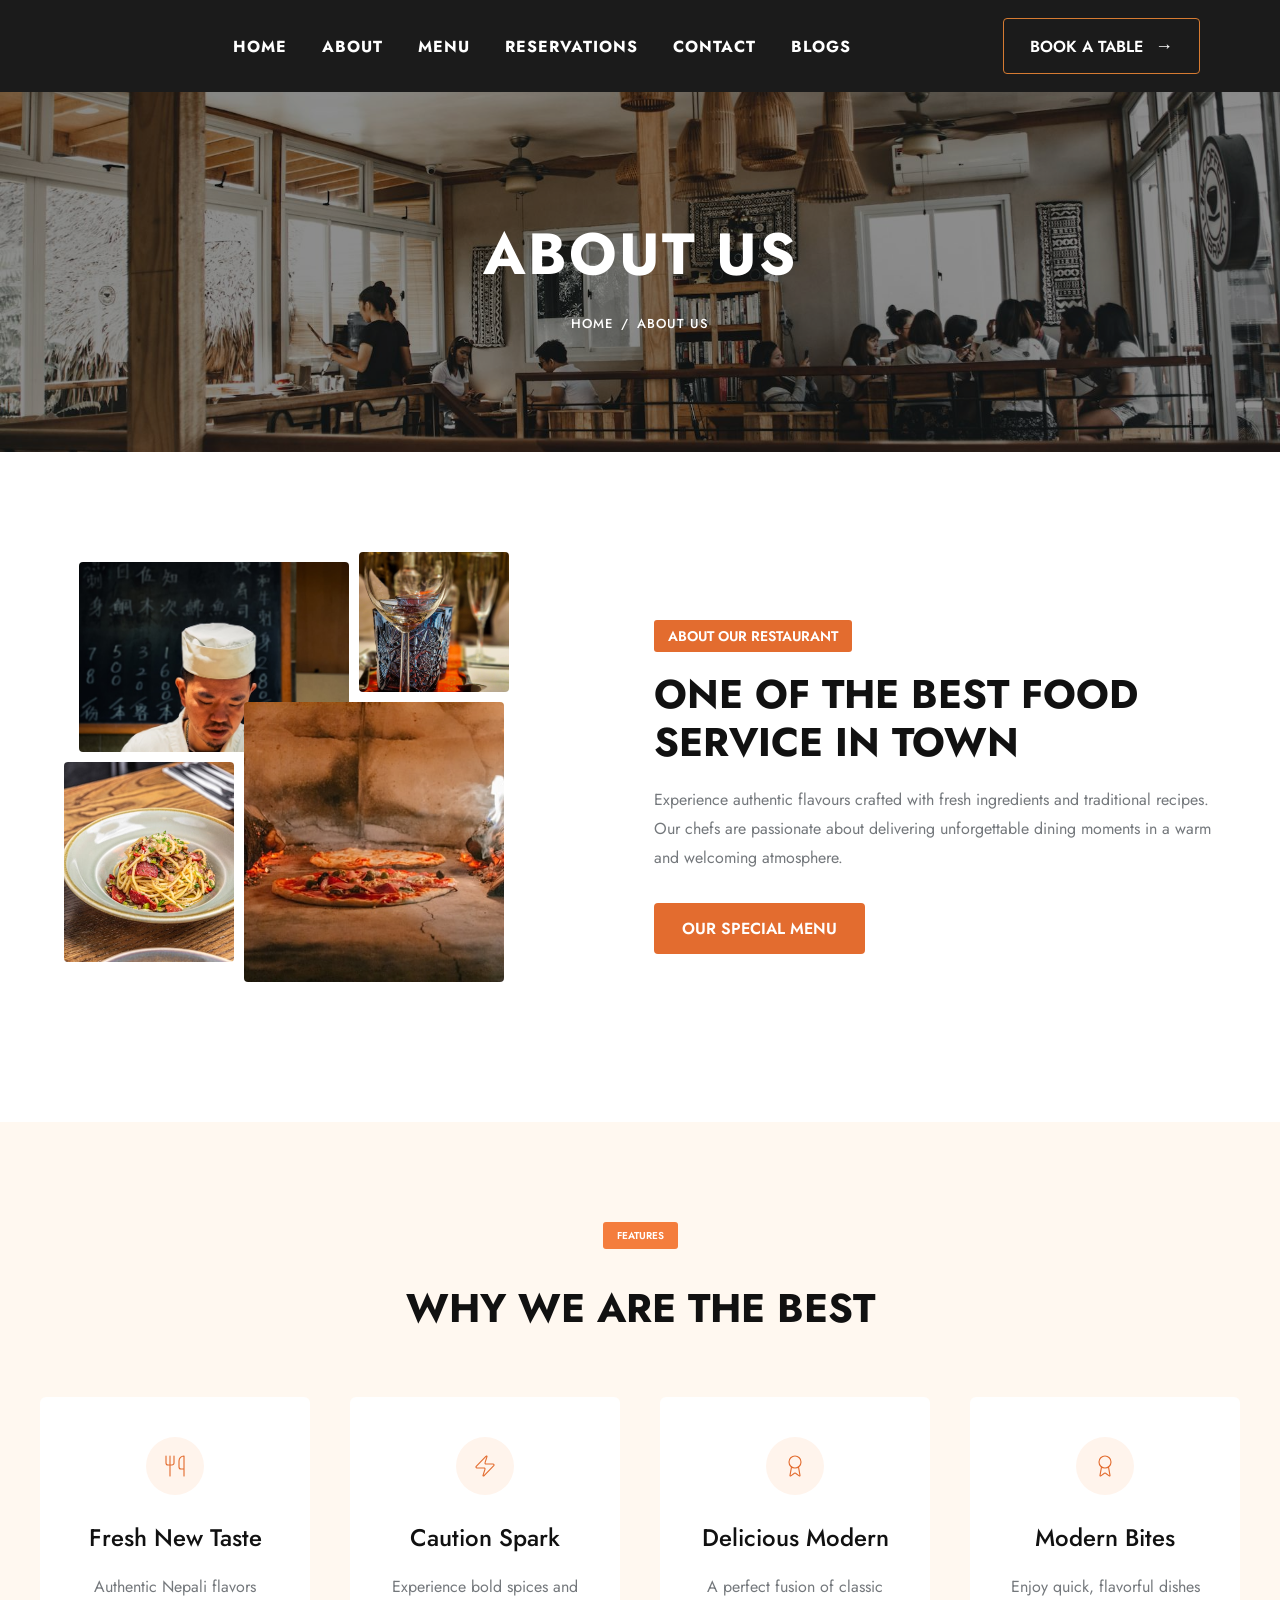
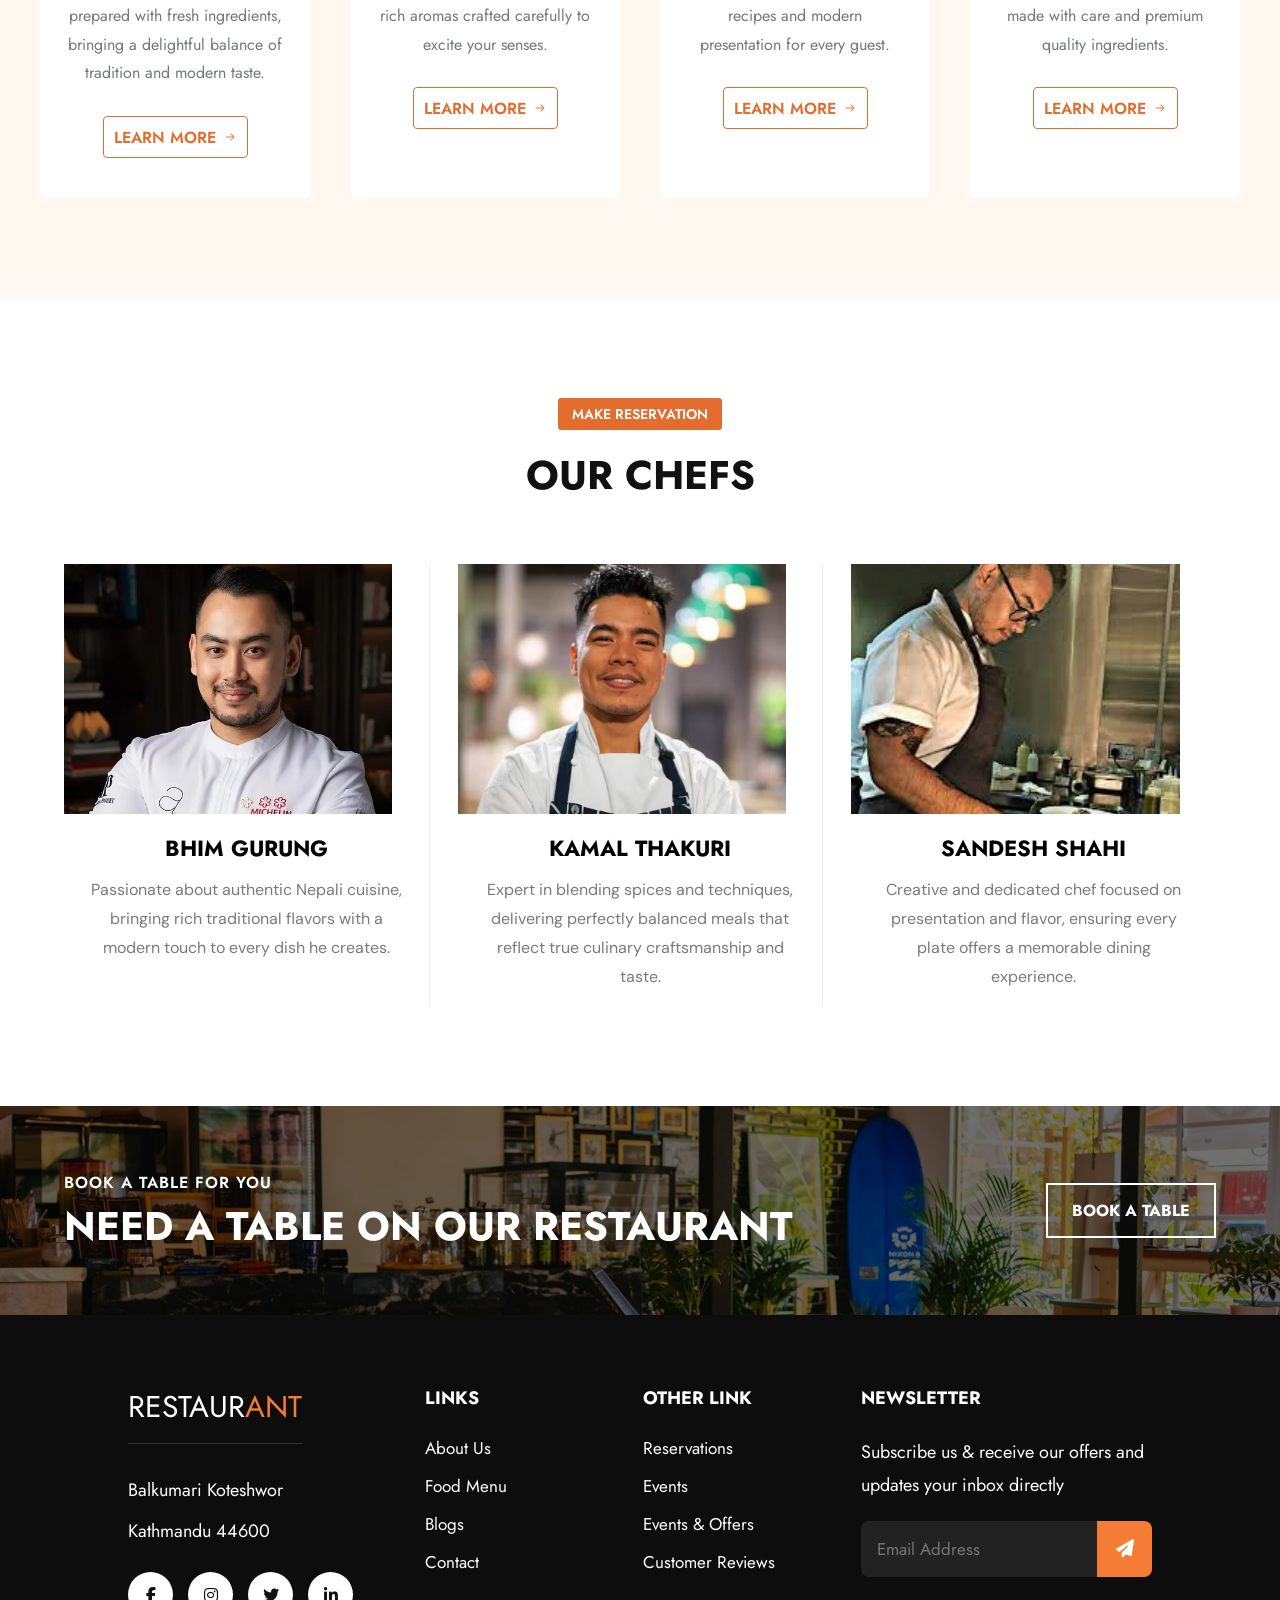
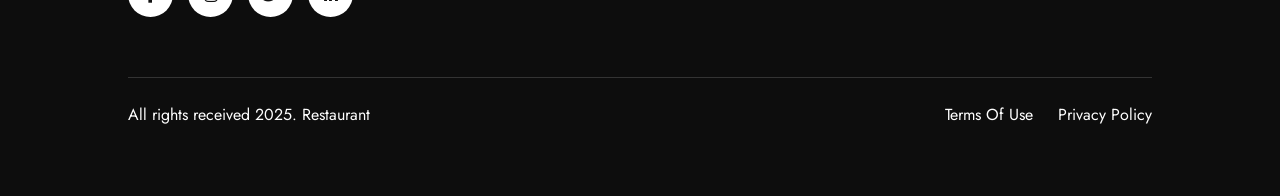
==== about.html @ 864e578b "about page" ====
<!DOCTYPE html>
<html lang="en">

<head>
    <meta charset="UTF-8">
    <meta name="viewport" content="width=device-width, initial-scale=1.0">

    <title> ABOUT US </title>

    <!-- Jost Font -->
    <link rel="preconnect" href="https://fonts.googleapis.com">
    <link rel="preconnect" href="https://fonts.gstatic.com" crossorigin>

    <link href="https://fonts.googleapis.com/css2?family=Jost:wght@300;400;500;600;700&display=swap"
        rel="stylesheet">

    <link rel="stylesheet" href="CSS/about.css">
</head>

<body>

    <!-- Navbar -->
    <div id="navbar"></div>

    <!-- Hero -->
    <section class="hero">

        <div class="overlay"></div>

        <div class="hero-content">

            <h1>ABOUT US </h1>

            <div class="breadcrumb">
                <a href="index.html">HOME</a>
                <span>/</span>
                <span>ABOUT US</span>
            </div>

        </div>

    </section>



    <!-- About Intro -->
<section class="about-intro">

    <div class="container">

        <!-- Left Images -->
        <div class="about-images">

            <img src="Images/chef.jpg" alt="Chef" class="img1">

            <img src="Images/drink.jpg" alt="Drink" class="img2">

            <img src="Images/fooda.jpg" alt="Food" class="img3">

            <img src="Images/pizza.jpg" alt="Pizza" class="img4">

        </div>

        <!-- Right Content -->
        <div class="about-text">

            <span class="about-tag">
                ABOUT OUR RESTAURANT
            </span>

            <h2>
                ONE OF THE BEST FOOD
                <br>
                SERVICE IN TOWN
            </h2>

            <p>
                Experience authentic flavours crafted with fresh ingredients and
                traditional recipes. Our chefs are passionate about delivering
                unforgettable dining moments in a warm and welcoming atmosphere.
            </p>

            <a href="#" class="about-btn">
                OUR SPECIAL MENU
            </a>

        </div>

    </div>

</section>



<section class="features">

    <div class="features-container">

        <div class="section-title">
            <span class="sub-title">FEATURES</span>
            <h2>WHY WE ARE THE BEST</h2>
        </div>

        <div class="features-wrapper">

            <div class="feature-card">
                <div class="feature-icon">
                    <img src="Icons/food.svg" alt="foodsvg">
                </div>

                <h3>Fresh New Taste</h3>

                <p>
                    Authentic Nepali flavors prepared with fresh ingredients,
                    bringing a delightful balance of tradition and modern taste.
                </p>

                <a href="#" class="feature-btn">
                    LEARN MORE
                    <img src="Icons/arrow.svg" alt="arrow">
                </a>
            </div>

            <div class="feature-card">
                <div class="feature-icon">
                    <img src="Icons/lightning.svg" alt="lightning">
                </div>

                <h3>Caution Spark</h3>

                <p>
                    Experience bold spices and rich aromas crafted carefully
                    to excite your senses.
                </p>

                <a href="#" class="feature-btn">
                    LEARN MORE
                    <img src="Icons/arrow.svg" alt="arrow">
                </a>
            </div>

            <div class="feature-card">
                <div class="feature-icon">
                    <img src="Icons/medal.svg" alt="medal">
                </div>

                <h3>Delicious Modern</h3>

                <p>
                    A perfect fusion of classic recipes and modern
                    presentation for every guest.
                </p>

                <a href="#" class="feature-btn">
                    LEARN MORE
                    <img src="Icons/arrow.svg" alt="arrow">
                </a>
            </div>

            <div class="feature-card">
                <div class="feature-icon">
                    <img src="Icons/ribbon.svg" alt="ridden">
                </div>

                <h3>Modern Bites</h3>

                <p>
                    Enjoy quick, flavorful dishes made with care and
                    premium quality ingredients.
                </p>

                <a href="#" class="feature-btn">
                    LEARN MORE
                    <img src="Icons/arrow.svg" alt="arrow">
                </a>
            </div>

        </div>

    </div>

</section>




<!-- ======================
        OUR CHEFS
======================= -->
<section class="chefs">

    <div class="chefs-container">

        <div class="section-title">
            <span class="sub-title">MAKE RESERVATION</span>
            <h2>OUR CHEFS</h2>
        </div>

        <div class="chefs-wrapper">

            <!-- Chef 1 -->
            <div class="chef-card">

                <div class="chef-img">
                    <img src="Images/chef1.png" alt="Chef">
                </div>

                <div class="chef-content">
                    <h3>BHIM GURUNG</h3>

                    <p>
                        Passionate about authentic Nepali cuisine,
                        bringing rich traditional flavors with a modern
                        touch to every dish he creates.
                    </p>
                </div>

            </div>

            <!-- Chef 2 -->
            <div class="chef-card">

                <div class="chef-img">
                    <img src="Images/chef2.png" alt="Chef">
                </div>

                <div class="chef-content">
                    <h3>KAMAL THAKURI</h3>

                    <p>
                        Expert in blending spices and techniques,
                        delivering perfectly balanced meals that reflect
                        true culinary craftsmanship and taste.
                    </p>
                </div>

            </div>

            <!-- Chef 3 -->
            <div class="chef-card">

                <div class="chef-img">
                    <img src="Images/chef3.png" alt="Chef">
                </div>

                <div class="chef-content">
                    <h3>SANDESH SHAHI</h3>

                    <p>
                        Creative and dedicated chef focused on
                        presentation and flavor, ensuring every plate
                        offers a memorable dining experience.
                    </p>
                </div>

            </div>

        </div>

    </div>

</section>




<section class="cta-banner">

    <div class="cta-overlay"></div>

    <div class="cta-container">

        <div class="cta-content">

            <span class="cta-subtitle">
                BOOK A TABLE FOR YOU
            </span>

            <h2>
                NEED A TABLE ON OUR RESTAURANT
            </h2>

        </div>

        <a href="#" class="cta-btn">
            BOOK A TABLE
        </a>

    </div>

</section>

 



    <!-- Footer -->
    <div id="footer"></div>

   
    <script src="Script/about.js"></script>

</body>

</html>
---- CSS/about.css ----
*{
    margin:0;
    padding:0;
    box-sizing:border-box;
}

body{
    font-family:'Jost',sans-serif;
}

/* Hero */

.hero{
    position:relative;
    width:100%;
    height:360px;
    background:url("../Images/abouthero.jpg") center center/cover no-repeat;
    display:flex;
    justify-content:center;
    align-items:center;
    overflow:hidden;
}

.overlay{
    position:absolute;
    inset:0;
    background:rgba(0,0,0,.45);
}

.hero-content{
    position:relative;
    z-index:2;
    text-align:center;
    color:#fff;
}

.hero-content h1{
    font-size:58px;
    font-weight:700;
    letter-spacing:2px;
    margin-bottom:18px;
}

.breadcrumb{
    display:flex;
    justify-content:center;
    align-items:center;
    gap:8px;
    font-size:13px;
    font-weight:500;
    letter-spacing:1px;
}

.breadcrumb a{
    color:#fff;
    text-decoration:none;
    transition:.3s;
}

.breadcrumb a:hover{
    color:#d4af37;
}

.breadcrumb span{
    color:#fff;
}


/*=========================
      ABOUT INTRO
=========================*/

.about-intro{
    padding:100px 0;
    background:#fff;
}

.about-intro .container{
    width:90%;
    max-width:1200px;
    margin:auto;

    display:flex;
    align-items:center;
    justify-content:space-between;
    gap:70px;
}

/* Images */
.about-images{
    position:relative;
    width:520px;
    height:470px;
}

/* Common */
.about-images img{
    position:absolute;
    object-fit:cover;
    border-radius:4px;
}

/* Top Left */
.img1{
    width:270px;
    height:190px;
    top:10px;
    left:15px;
    z-index:1;
}

/* Top Right (Smaller) */
.img2{
    width:150px;
    height:140px;
    top:0;
    left: 295px;
    z-index:1;
}

/* Bottom Left */
.img3{
    width:170px;
    height:200px;
    bottom:60px;
    right: 30px;
    left:0;
    z-index:1;
}


.img4{
    width:260px;
    height:280px;
    top:130px;
    left:160px;
    margin: 20px;
    z-index:2;
}

/* Content */

.about-text{
    flex:1;
}

.about-tag{
    display:inline-block;
    background:#E36C2F;
    color:#fff;
    padding:6px 14px;
    font-size:14px;
    font-weight:600;
    text-transform:uppercase;
    border-radius:3px;
    margin-bottom:18px;
}

.about-text h2{
    font-size:40px;
    font-weight: 700;
    color:#111111;
    line-height:1.2;
    margin-bottom:20px;
}

.about-text p{
    color:#74787C;
    line-height:1.8;
    margin-bottom:30px;
    font-size: 16px;
    font-weight: 400;
}

.about-btn{
    display:inline-block;
    padding:14px 28px;
    background:#E36C2F;
    color:#fff;
    text-decoration:none;
    font-weight:600;
    font-size: 16px;
    border-radius:4px;
    transition:.3s;
}

.about-btn:hover{
    background:#E36C2F;
}


/*======================
      FEATURES
=======================*/

.features{
    background:#FFF8F0;
    padding:100px 0;
}

.features .features-container{
    max-width:1200px;
    margin:0 auto;
}

/* Title Above Cards */
.section-title{
    text-align:center;
    margin-bottom:60px;
}

.sub-title{
    display:inline-block;
    padding:6px 14px;
    background:#F47D3D;
    color:#fff;
    font-size:14px;
    font-weight:600;
    text-transform:uppercase;
    border-radius:3px;
    margin-bottom:15px;
}

.section-title h2{
    font-size:40px;
    font-weight:700;
    color:#111111;
    font-family:'Jost',sans-serif;
}



.features-wrapper{
    display:flex;
    justify-content:space-between;
    gap:24px;
}

.feature-card{
    width:270px;
    background:#fff;
    border-radius:6px;
    padding:40px 28px;
    text-align:center;
    transition:.3s;
}

.features .section-title{
    width:100%;
    display:block;
    text-align:center;
    margin-bottom:60px;
}

.features .sub-title{
    display:inline-block;
    padding:6px 14px;
    background:#F47D3D;
    color:#fff;
    font-size:10px;
    font-weight:600;
    text-transform:uppercase;
    border-radius:3px;
    margin-bottom:15px;
}


.features .section-title h2{
    margin-top:15px;
    font-size:40px;
    font-weight:700;
    color:#111111;
    font-family:'Jost',sans-serif;
}

.feature-card:hover{
    transform:translateY(-8px);
    box-shadow:0 15px 35px rgba(0,0,0,.08);
}

.feature-icon{
    width:58px;
    height:58px;
    margin:0 auto 25px;
    border-radius:50%;
    background:#FFF4EC;

    display:flex;
    justify-content:center;
    align-items:center;
}

.feature-icon img{
    width:24px;
    height:24px;
}

.feature-card h3{
    font-family:'Jost',sans-serif;
    font-size:24px;
    font-weight:500;
    color:#111111;
    margin-bottom:18px;
}

.feature-card p{
    font-family:'Jost',sans-serif;
    font-size:16px;
    font-weight: 400;
    color:#74787C;
    line-height:1.8;
    margin-bottom:28px;
}

.feature-btn{
    display:inline-flex;
    align-items:center;
    justify-content:center;
    gap:8px;

    width:145px;
    height:42px;

    border:1px solid #E36C2F;
    border-radius:4px;

    color:#E36C2F;
    text-decoration:none;
    font-size:16px;
    font-weight:600;
    transition:.3s;
}

.feature-btn img{
    width:12px;
    transition:.3s;
}

.feature-btn:hover{
    background:#F47D3D;
    color:#fff;
}

.feature-btn:hover img{
    filter:brightness(0) invert(1);
    transform:translateX(4px);
}


/*======================
      OUR CHEFS
=======================*/

.chefs{
    padding:100px 0;
    background:#ffffff;
}

.chefs .chefs-container{
    width:90%;
    max-width:1200px;
    margin:auto;
}

/* Title */

.chefs .section-title{
    text-align:center;
    margin-bottom:60px;
}

.chefs .sub-title{
    display:inline-block;
    background:#E36C2F;
    color:#fff;
    padding:6px 14px;
    font-size:14px;
    font-weight:600;
    text-transform:uppercase;
    border-radius:3px;
    margin-bottom:16px;
}

.chefs .section-title h2{
    font-size:40px;
    font-weight:700;
    color:#111111;
    font-family:'Jost',sans-serif;
}

/* Cards */

.chefs-wrapper{
    display:flex;
    justify-content:space-between;
    gap:28px;
}

.chef-card{
    flex:1;
    background:#fff;
    border-right:1px solid #ededed;
    text-align:center;
    padding-bottom:15px;
}

.chef-card:last-child{
    border-right:none;
}

/* Image */

.chef-img{
    width:90%;
    height:250px;
    overflow:hidden;
}

.chef-img img{
    width:100%;
    height:100%;
    object-fit:cover;
    transition:.4s;
}

.chef-card:hover .chef-img img{
    transform:scale(1.05);
}

/* Content */

.chef-content{
    padding:18px 25px 0;
}

.chef-content h3{
    font-size:22px;
    font-weight:700;
    color:#000000;
    margin-bottom:12px;
    font-family:'Jost',sans-serif;
}

.chef-content p{
    font-size:16px;
    font-weight: 400;
    line-height:1.8;
    color:#7a7a7a;
    font-family:'DM Sans',sans-serif;
}


/*=========================
        CTA BANNER
==========================*/

.cta-banner{
    position:relative;
    padding:65px 0;
    background:url("../Images/cta-bg.jpg") center center/cover no-repeat;
}

.cta-overlay{
    position:absolute;
    inset:0;
    background:rgba(0,0,0,.55);
}

.cta-container{
    position:relative;
    z-index:2;

    width:90%;
    max-width:1200px;
    margin:auto;

    display:flex;
    justify-content:space-between;
    align-items:center;
}

.cta-content{
    color:#fff;
}

.cta-subtitle{
    display:block;
    font-family:'Jost',sans-serif;
    font-size:16px;
    font-weight:600;
    text-transform:uppercase;
    letter-spacing:1px;
    margin-bottom:8px;
}

.cta-content h2{
    font-family:'Jost',sans-serif;
    font-size:40px;
    font-weight:700;
    color:#ffffff;
    margin:0;
    line-height:1.2;
}

.cta-btn{
    display:inline-flex;
    align-items:center;
    justify-content:center;

    min-width:170px;
    height:55px;

    border:2px solid #fff;
    color:#fff;
    text-decoration:none;

    font-family:'Jost',sans-serif;
    font-size:16px;
    font-weight:700;
    text-transform:uppercase;

    transition:.3s;
}

.cta-btn:hover{
    background:#F47D3D;
    border-color:#F47D3D;
}
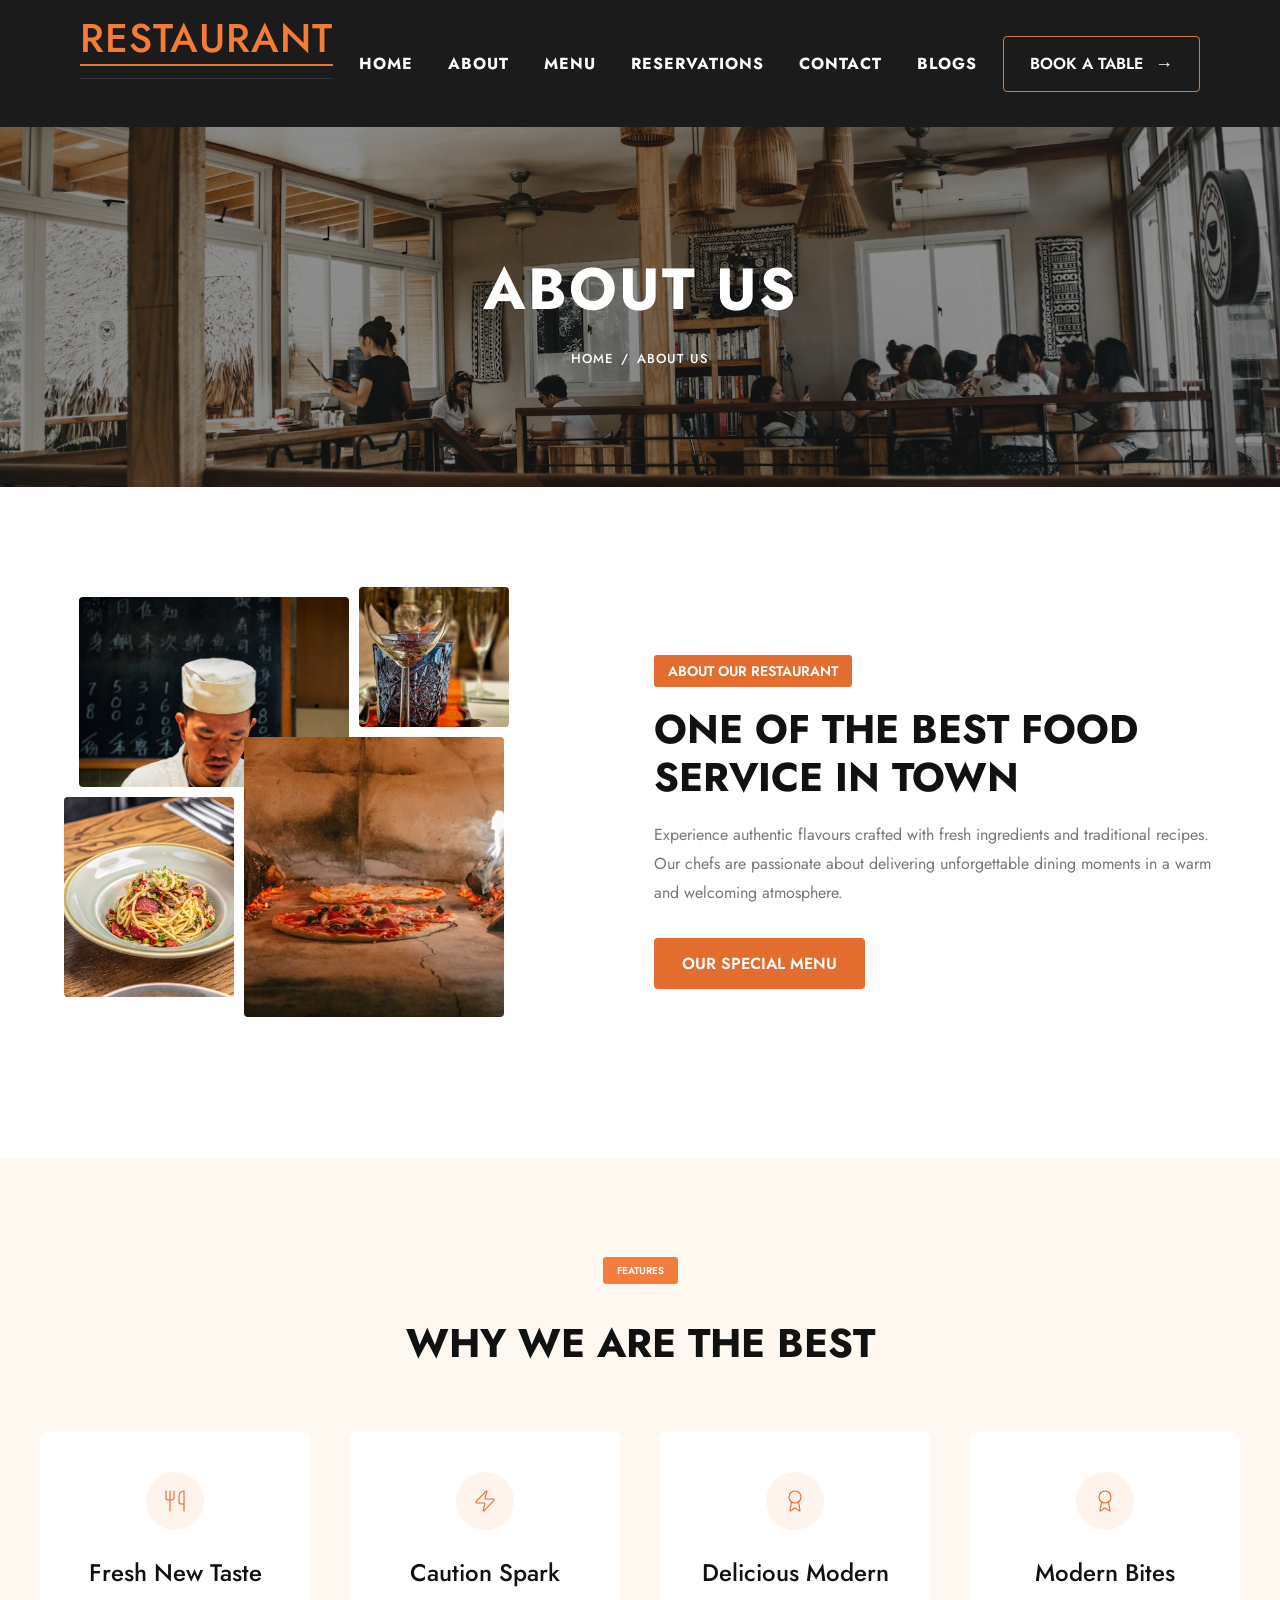
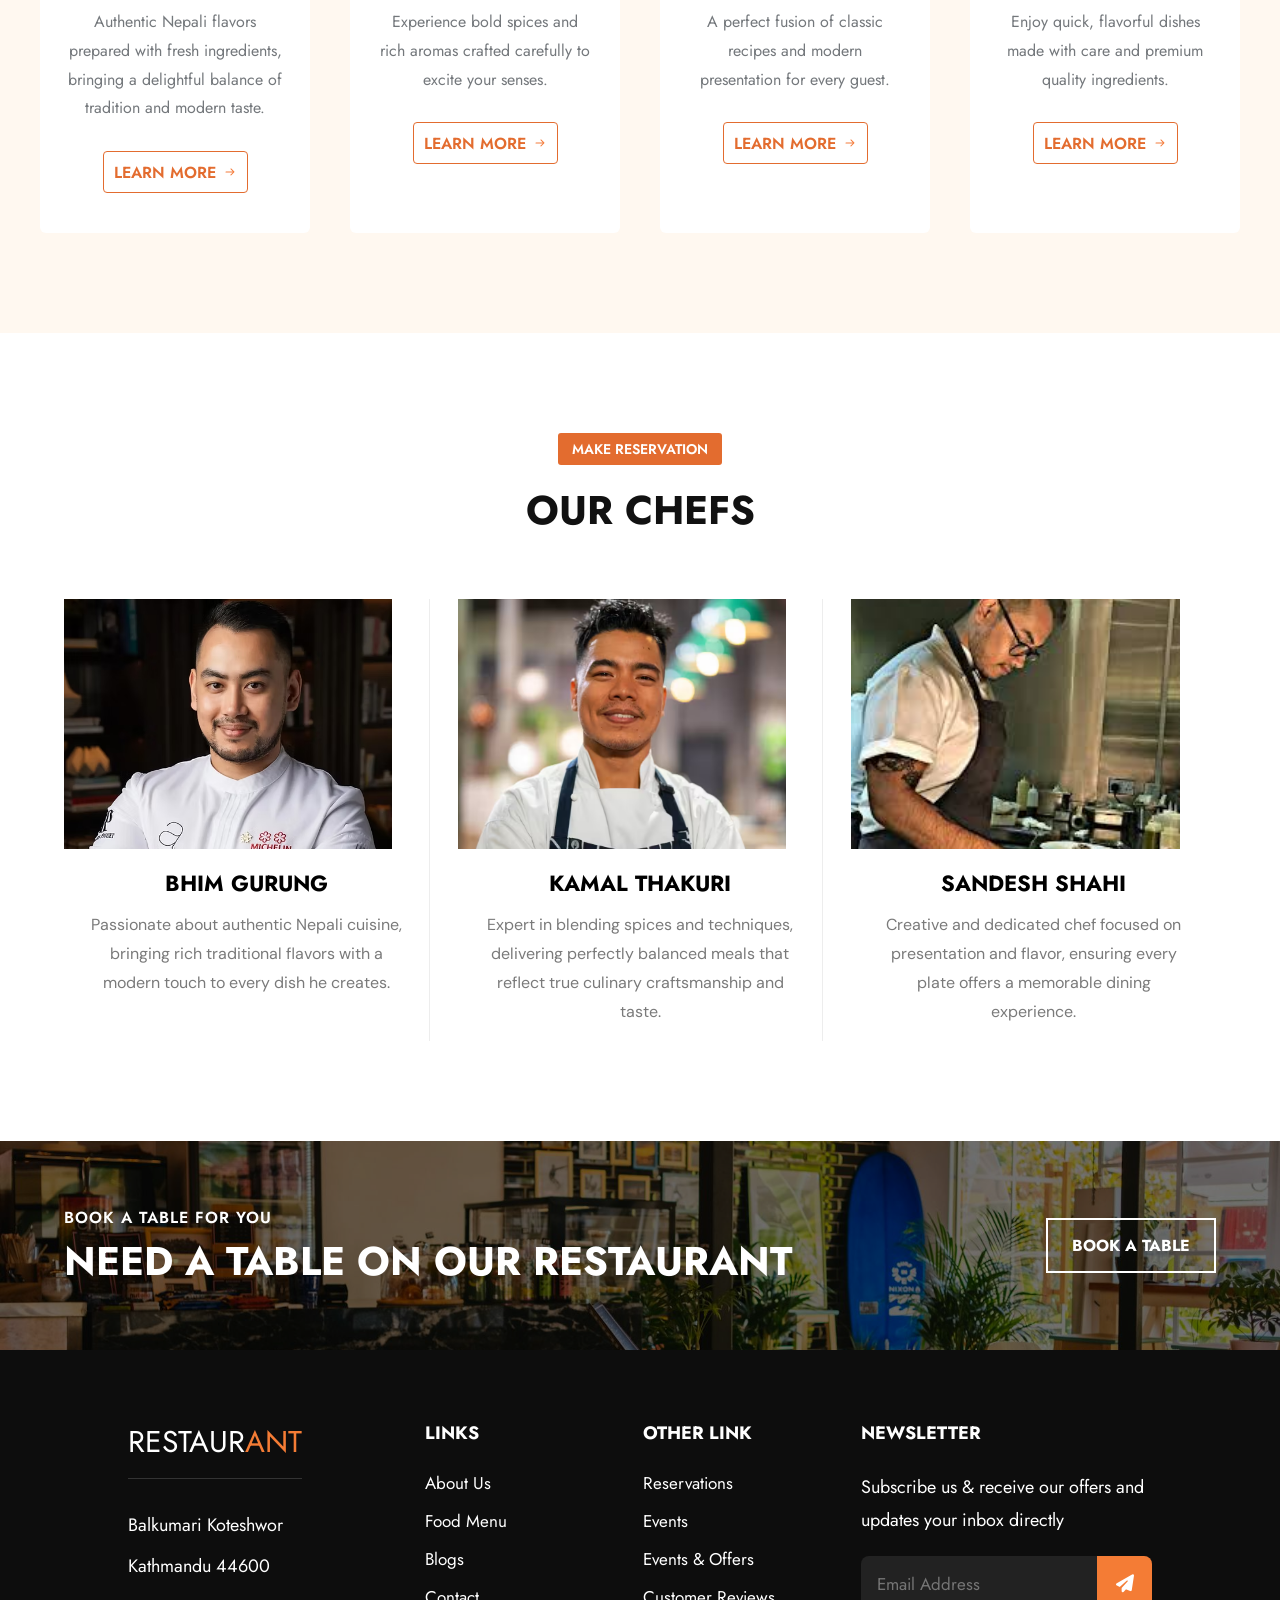
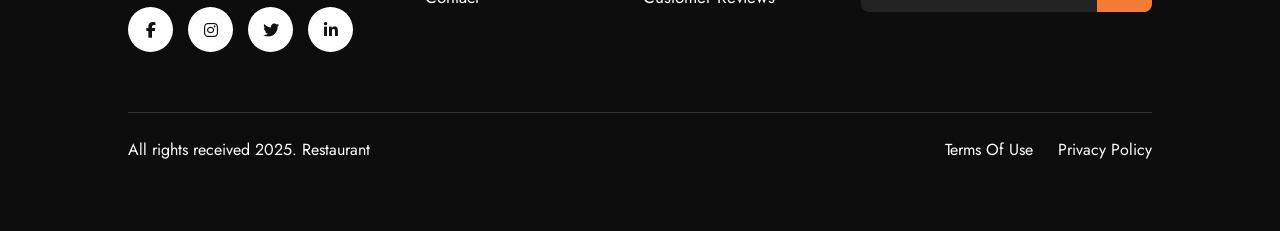
==== commit bb6117c0: "updating" ====
--- a/about.html
+++ b/about.html
@@ -15,6 +15,9 @@
         rel="stylesheet">
 
     <link rel="stylesheet" href="CSS/about.css">
+
+    <link rel="stylesheet" href="CSS/nav.css">
+    <link rel="stylesheet" href="CSS/footer.css">
 </head>
 
 <body>
--- a/CSS/about.css
+++ b/CSS/about.css
@@ -527,3 +527,461 @@
     border-color:#F47D3D;
 }
 
+/* ==========================================
+   MOBILE RESPONSIVE STYLES (HERO BANNER)
+   ========================================== */
+
+@media screen and (max-width: 768px) {
+
+    /* Hero Section Container */
+    .hero {
+        height: 240px;
+        padding: 0 20px;
+    }
+
+    /* Dark Overlay for Contrast */
+    .overlay {
+        background: rgba(0, 0, 0, 0.52);
+    }
+
+    .hero-content {
+        display: flex;
+        flex-direction: column;
+        align-items: center;
+        justify-content: center;
+        gap: 6px;
+    }
+
+    /* Main Hero Title */
+    .hero-content h1 {
+        font-size: 32px;
+        font-weight: 800;
+        letter-spacing: 2px;
+        line-height: 1.2;
+        margin-bottom: 4px;
+        text-transform: uppercase;
+        text-align: center;
+    }
+
+    /* Breadcrumbs */
+    .breadcrumb {
+        font-size: 11px;
+        font-weight: 700;
+        letter-spacing: 1.5px;
+        text-transform: uppercase;
+        gap: 6px;
+    }
+
+    .breadcrumb a,
+    .breadcrumb span {
+        color: #ffffff;
+        opacity: 0.95;
+    }
+
+    /* Section Container */
+    .about-intro {
+        padding: 40px 20px;
+        background-color: #ffffff;
+    }
+
+    .about-intro .container {
+        flex-direction: column;
+        gap: 35px;
+        width: 100%;
+    }
+
+    /* Image Grid Collage */
+    .about-images {
+        width: 100%;
+        max-width: 360px;
+        height: 380px;
+        margin: 0 auto;
+        position: relative;
+    }
+
+    .about-images img {
+        position: absolute;
+        object-fit: cover;
+        border-radius: 8px;
+    }
+
+    /* Top Left (Chef Image) */
+    .img1 {
+        width: 53%;
+        height: 180px;
+        top: 0;
+        left: 0;
+    }
+
+    /* Top Right (Drink Image) */
+    .img2 {
+        width: 43%;
+        height: 120px;
+        top: 0;
+        right: 0;
+        left: auto;
+    }
+
+    /* Bottom Left (Pasta Image) */
+    .img3 {
+        width: 38%;
+        height: 180px;
+        top: 190px;
+        left: 0;
+        bottom: auto;
+        right: auto;
+    }
+
+    /* Bottom Right / Overlapping Main (Pizza Image) */
+    .img4 {
+        width: 58%;
+        height: 240px;
+        top: 130px;
+        right: 0;
+        left: auto;
+        margin: 0;
+    }
+
+    /* Text Content */
+    .about-text {
+        width: 100%;
+        text-align: left;
+    }
+
+    /* Orange Tag Badge */
+    .about-tag {
+        display: inline-block;
+        background-color: #e36c2f;
+        color: #ffffff;
+        font-size: 11px;
+        font-weight: 700;
+        padding: 6px 14px;
+        border-radius: 6px;
+        letter-spacing: 0.8px;
+        text-transform: uppercase;
+        margin-bottom: 16px;
+    }
+
+    /* Section Title */
+    .about-text h2 {
+        font-size: 24px;
+        font-weight: 800;
+        color: #111111;
+        line-height: 1.25;
+        letter-spacing: 0.5px;
+        margin-bottom: 16px;
+        text-transform: uppercase;
+    }
+
+    /* Paragraph Text */
+    .about-text p {
+        font-size: 13px;
+        color: #666666;
+        line-height: 1.6;
+        margin-bottom: 24px;
+    }
+
+    /* Bottom Button */
+    .about-btn {
+        display: block;
+        width: 100%;
+        max-width: 240px;
+        padding: 12px 20px;
+        background-color: #e36c2f;
+        color: #ffffff;
+        text-align: center;
+        font-size: 13px;
+        font-weight: 700;
+        letter-spacing: 1px;
+        border-radius: 6px;
+        text-transform: uppercase;
+        text-decoration: none;
+        transition: background-color 0.3s ease;
+    }
+
+    /* Section Container */
+    .features {
+        background-color: #fffaf4; /* Soft cream background */
+        padding: 50px 20px;
+    }
+
+    .features .features-container {
+        width: 100%;
+        max-width: 420px;
+        margin: 0 auto;
+    }
+
+    /* Header Title Block */
+    .features .section-title {
+        text-align: center;
+        margin-bottom: 35px;
+        width: 100%;
+    }
+
+    /* Orange Badge Pill */
+    .features .sub-title {
+        display: inline-block;
+        background-color: #e36c2f;
+        color: #ffffff;
+        font-size: 11px;
+        font-weight: 700;
+        padding: 6px 18px;
+        border-radius: 20px;
+        letter-spacing: 0.8px;
+        text-transform: uppercase;
+        margin-bottom: 12px;
+    }
+
+    /* Section Heading */
+    .features .section-title h2 {
+        font-size: 22px;
+        font-weight: 800;
+        color: #111111;
+        letter-spacing: 0.5px;
+        margin-top: 0;
+        text-transform: uppercase;
+    }
+
+    /* Card Wrapper Vertical Stack */
+    .features-wrapper {
+        display: flex;
+        flex-direction: column;
+        gap: 20px;
+    }
+
+    /* Feature Cards */
+    .feature-card {
+        width: 100%;
+        background: #ffffff;
+        border-radius: 12px;
+        padding: 35px 24px;
+        text-align: center;
+        box-shadow: 0 4px 20px rgba(0, 0, 0, 0.03);
+        display: flex;
+        flex-direction: column;
+        align-items: center;
+    }
+
+    /* Circular Icon Badge */
+    .feature-icon {
+        width: 54px;
+        height: 54px;
+        background-color: #fff3eb; /* Light peach tint */
+        border-radius: 50%;
+        margin: 0 auto 18px;
+        display: flex;
+        align-items: center;
+        justify-content: center;
+    }
+
+    .feature-icon img {
+        width: 22px;
+        height: 22px;
+    }
+
+    /* Card Title */
+    .feature-card h3 {
+        font-size: 18px;
+        font-weight: 700;
+        color: #111111;
+        margin-bottom: 12px;
+    }
+
+    /* Card Paragraph Text */
+    .feature-card p {
+        font-size: 13px;
+        color: #666666;
+        line-height: 1.6;
+        margin-bottom: 22px;
+    }
+
+    /* Outline Button */
+    .feature-btn {
+        width: 100%;
+        max-width: 180px;
+        height: 42px;
+        border: 1px solid #e36c2f;
+        border-radius: 6px;
+        color: #e36c2f;
+        background: transparent;
+        font-size: 12px;
+        font-weight: 700;
+        letter-spacing: 0.8px;
+        text-transform: uppercase;
+        display: inline-flex;
+        align-items: center;
+        justify-content: center;
+        gap: 8px;
+        text-decoration: none;
+        transition: all 0.3s ease;
+    }
+
+    .feature-btn img {
+        width: 14px;
+    }
+
+    /* Section Container */
+    .chefs {
+        padding: 50px 20px;
+        background-color: #ffffff;
+    }
+
+    .chefs .chefs-container {
+        width: 100%;
+        max-width: 420px;
+        margin: 0 auto;
+    }
+
+    /* Header Title Block */
+    .chefs .section-title {
+        text-align: center;
+        margin-bottom: 35px;
+    }
+
+    /* Orange Badge Pill */
+    .chefs .sub-title {
+        display: inline-block;
+        background-color: #e36c2f;
+        color: #ffffff;
+        font-size: 11px;
+        font-weight: 700;
+        padding: 6px 18px;
+        border-radius: 20px;
+        letter-spacing: 0.8px;
+        text-transform: uppercase;
+        margin-bottom: 12px;
+    }
+
+    /* Section Heading */
+    .chefs .section-title h2 {
+        font-size: 22px;
+        font-weight: 800;
+        color: #111111;
+        letter-spacing: 0.5px;
+        margin-top: 0;
+        text-transform: uppercase;
+    }
+
+    /* Chefs Wrapper Vertical Stack */
+    .chefs-wrapper {
+        display: flex;
+        flex-direction: column;
+        gap: 30px;
+    }
+
+    /* Chef Card Item */
+    .chef-card {
+        width: 100%;
+        background: transparent;
+        border-right: none;
+        border-bottom: 1px solid #f0ebe6;
+        padding-bottom: 30px;
+        text-align: center;
+    }
+
+    .chef-card:last-child {
+        border-bottom: none;
+        padding-bottom: 0;
+    }
+
+    /* Image Wrapper & Photo */
+    .chef-img {
+        width: 100%;
+        height: 220px;
+        border-radius: 8px;
+        overflow: hidden;
+        margin-bottom: 18px;
+    }
+
+    .chef-img img {
+        width: 100%;
+        height: 100%;
+        object-fit: cover;
+    }
+
+    /* Text Content */
+    .chef-content {
+        padding: 0 10px;
+    }
+
+    .chef-content h3 {
+        font-size: 18px;
+        font-weight: 800;
+        color: #111111;
+        margin-bottom: 10px;
+        text-transform: uppercase;
+        letter-spacing: 0.5px;
+    }
+
+    .chef-content p {
+        font-size: 13px;
+        color: #666666;
+        line-height: 1.6;
+        margin: 0 auto;
+        max-width: 340px;
+    }
+
+    /* CTA Section Outer Container */
+    .cta-banner {
+        padding: 50px 20px;
+        background-position: center;
+    }
+
+    /* Stack Content Vertically */
+    .cta-container {
+        flex-direction: column;
+        align-items: flex-start;
+        text-align: left;
+        gap: 24px;
+        width: 100%;
+    }
+
+    .cta-content {
+        width: 100%;
+    }
+
+    /* Subtitle Tag Line */
+    .cta-subtitle {
+        font-size: 13px;
+        font-weight: 700;
+        letter-spacing: 1.5px;
+        color: #ffffff;
+        margin-bottom: 10px;
+        text-transform: uppercase;
+    }
+
+    /* Main CTA Title */
+    .cta-content h2 {
+        font-size: 26px;
+        font-weight: 800;
+        line-height: 1.25;
+        letter-spacing: 0.5px;
+        color: #ffffff;
+        text-transform: uppercase;
+    }
+
+    /* Rounded Outline Button */
+    .cta-btn {
+        width: 100%;
+        max-width: 220px;
+        height: 48px;
+        border: 2px solid #ffffff;
+        border-radius: 8px;
+        background: transparent;
+        color: #ffffff;
+        font-size: 13px;
+        font-weight: 700;
+        letter-spacing: 1px;
+        text-transform: uppercase;
+        display: inline-flex;
+        align-items: center;
+        justify-content: center;
+        transition: all 0.3s ease;
+    }
+
+    .cta-btn:hover {
+        background-color: #E36C2F;
+        color: #ffffff;
+    }
+}
+
--- a/CSS/nav.css
+++ b/CSS/nav.css
@@ -0,0 +1,165 @@
+@import url('https://fonts.googleapis.com/css2?family=Jost:wght@100;200;300;400;500;600;700;800;900&display=swap');
+
+*{
+    margin:0;
+    padding:0;
+    box-sizing:border-box;
+}
+
+body{
+    font-family:'Jost',sans-serif;
+}
+
+header{
+    background:#1b1b1b;
+    padding:18px 80px;
+}
+
+.logo {
+    display: flex;
+    align-items: center;
+}
+
+.logo a {
+    text-decoration: none;
+    font-family: 'Jost', sans-serif;
+    font-size: 40px;
+    font-weight: 500;
+    text-transform: uppercase;
+    letter-spacing: 1px;
+    position: relative;
+    display: inline-block;
+    line-height: 1;
+}
+
+.logo-white {
+    color: #ffffff;
+}
+
+.logo-orange {
+    color: #E8772E;
+}
+
+/* Orange underline */
+.logo a::after {
+    content: "";
+    position: absolute;
+    left: 0;
+    bottom: -8px;
+    width: 100%;
+    height: 2px;
+    background: #E8772E;
+}
+
+.navbar{
+    display:flex;
+    justify-content:space-between;
+    align-items:center;
+}
+
+.nav-links{
+    display:flex;
+    align-items:center;
+    gap:35px;
+    list-style:none;
+}
+
+.nav-links a{
+    text-decoration:none;
+    color:#fff;
+    font-size:16px;
+    font-weight:700;
+    letter-spacing:1px;
+    transition:.3s;
+}
+
+.nav-links a:hover{
+    color:#d67b32;
+}
+
+.nav-btn{
+    display:flex;
+    align-items:center;
+    gap:12px;
+    text-decoration:none;
+    color:#fff;
+    border:1px solid #d67b32;
+    padding:14px 26px;
+    border-radius:4px;
+    font-size:16px;
+    font-weight:600;
+    transition:.3s;
+}
+
+.nav-btn:hover{
+    background:#d67b32;
+}
+
+.nav-btn span{
+    font-size:18px;
+}
+
+.hamburger{
+    display:none;
+    flex-direction:column;
+    gap:5px;
+    cursor:pointer;
+}
+.hamburger span{
+    width:26px;
+    height:2px;
+    background:#fff;
+}
+
+
+.mobile-only-btn{
+    display:none;
+}
+
+@media (max-width:768px){
+    header{
+        padding:16px 20px;
+        position:relative;
+        z-index:10;
+    }
+
+    .logo a {
+        font-size: 24px;
+        letter-spacing: .5px;
+        padding-bottom: 4px;
+    }
+
+    .logo a::after {
+        height: 2px;
+    }
+
+    .nav-links,
+    .desktop-btn{
+        display:none;
+    }
+    .hamburger{
+        display:flex;
+    }
+
+    .nav-links.active{
+    display:flex;
+    flex-direction:column;
+    position:absolute;
+    top:100%;
+    left:0;
+    width:100%;
+    background:#1b1b1b;
+    padding:20px;
+    gap:20px;
+    z-index:20;  
+    }
+
+    .mobile-only-btn{
+        display:flex;
+        width:100%;
+    }
+    .mobile-only-btn .nav-btn{
+        width:100%;
+        justify-content:center;
+    }
+}
--- a/CSS/footer.css
+++ b/CSS/footer.css
@@ -0,0 +1,260 @@
+@import url('https://fonts.googleapis.com/css2?family=DM+Sans:ital,opsz,wght@0,9..40,100..1000;1,9..40,100..1000&family=Inter:ital,wght@0,100..900;1,100..900&family=Jost:ital,wght@0,100..900;1,100..900&family=Poppins:ital,wght@0,100;0,200;0,300;0,400;0,500;0,600;0,700;0,800;0,900;1,100;1,200;1,300;1,400;1,500;1,600;1,700;1,800;1,900&display=swap');
+
+*{
+    margin:0;
+    padding:0;
+    box-sizing:border-box;
+}
+
+body{
+    font-family:'Jost', sans-serif;
+}
+
+
+.footer{
+    background:#000000F2;
+    padding:70px 10%;
+}
+
+.container{
+    display:grid;
+    grid-template-columns:1.5fr 1fr 1fr 1.4fr;
+    gap:60px;
+}
+
+.footer-col h3{
+    font-size:18px;
+    margin-bottom:25px;
+    font-weight:600;
+}
+
+.logo{
+    font-size:30px;
+    font-weight:400;
+    font-style: regular;
+    margin-bottom:30px;
+    border-bottom:1px solid #333;
+    display:inline-block;
+    padding-bottom:15px;
+    color: #fff;
+}
+
+.logo span{
+    color:#f47c35;
+}
+
+.footer-col h3{
+    font-weight: 700;
+    font-size: 18px;
+    font-style: bold;
+    color: #ffffff;
+    
+}
+
+.footer-col p{
+    color:#bdbdbd;
+    margin-bottom:8px;
+    line-height:1.8;
+    font-weight: 400;
+    font-size:18px;
+    font-style:regular;
+    color: #ffffff;
+}
+
+.footer-col ul{
+    list-style:none;
+}
+
+.footer-col ul li{
+    margin-bottom:14px;
+}
+
+.footer-col ul li a{
+    color:#ffffff;
+    font-weight: 400;
+    font-size: 17px;
+    font-style: regular;
+    text-decoration:none;
+    transition:.3s;
+}
+
+.footer-col ul li a:hover{
+    color:#f47c35;
+}
+
+.social-icons{
+    margin-top:25px;
+    display:flex;
+    gap:15px;
+}
+
+.social-icons a{
+    width:45px;
+    height:45px;
+    background:#fff;
+    color:#111;
+    border-radius:50%;
+    display:flex;
+    align-items:center;
+    justify-content:center;
+    text-decoration:none;
+    transition:.3s;
+}
+
+.social-icons a:hover{
+    background:#f47c35;
+    color:#fff;
+}
+
+.newsletter{
+    margin-top:20px;
+    display:flex;
+    background:#222;
+    border-radius:8px;
+    overflow:hidden;
+}
+
+
+.newsletter input{
+    flex:1;
+    border:none;
+    outline:none;
+    background:transparent;
+    color:#ffffff;
+    padding:16px;
+    font-family:'Jost',sans-serif;
+    font-size:17px;
+}
+
+
+
+.newsletter button{
+    width:55px;
+    border:none;
+    background:#f47c35;
+    color:#ffffff;
+    cursor:pointer;
+    font-size:18px;
+}
+
+.footer-bottom{
+    margin-top:60px;
+    padding-top:25px;
+    border-top:1px solid #333;
+    display:flex;
+    justify-content:space-between;
+    align-items:center;
+    flex-wrap:wrap;
+}
+
+.footer-bottom p{
+    color:#ffffff;
+}
+
+.bottom-links{
+    display:flex;
+    gap:25px;
+}
+
+.bottom-links a{
+    text-decoration:none;
+    color:#ffffff;
+    transition:.3s;
+}
+
+.bottom-links a:hover{
+    color:#f47c35;
+}
+
+@media (max-width:768px){
+    .footer{
+        padding:50px 24px;
+    }
+
+    .container{
+        grid-template-columns:1fr 1fr;
+        gap:35px 20px;
+    }
+
+    /* logo/address col and newsletter col each span full width */
+    .footer-col:nth-child(1),
+    .footer-col:nth-child(4){
+        grid-column:1 / -1;
+    }
+
+    .logo{
+        font-size:24px;
+        margin-bottom:20px;
+        padding-bottom:10px;
+    }
+
+    .footer-col p{
+        font-size:15px;
+        margin-bottom:4px;
+    }
+
+    .footer-col h3{
+        font-size:15px;
+        margin-bottom:18px;
+    }
+
+    .footer-col ul li{
+        margin-bottom:10px;
+    }
+
+    .footer-col ul li a{
+        font-size:15px;
+    }
+
+    .social-icons{
+        margin-top:18px;
+        gap:10px;
+    }
+
+    .social-icons a{
+        width:34px;
+        height:34px;
+        font-size:14px;
+        background:#2a2a2a;
+        color:#fff;
+    }
+
+    .social-icons a:first-child{
+        background:#f47c35;
+    }
+
+    .social-icons a:hover{
+        background:#f47c35;
+        color:#fff;
+    }
+
+    .newsletter{
+        margin-top:14px;
+    }
+
+    .newsletter input{
+        padding:14px;
+        font-size:15px;
+    }
+
+    .footer-bottom{
+        margin-top:35px;
+        padding-top:18px;
+        flex-direction:column;
+        align-items:flex-start;
+        gap:14px;
+    }
+
+    .footer-bottom p{
+        font-size:13px;
+    }
+
+    .bottom-links{
+        gap:20px;
+    }
+
+    .bottom-links a{
+        font-size:13px;
+    }
+}
+
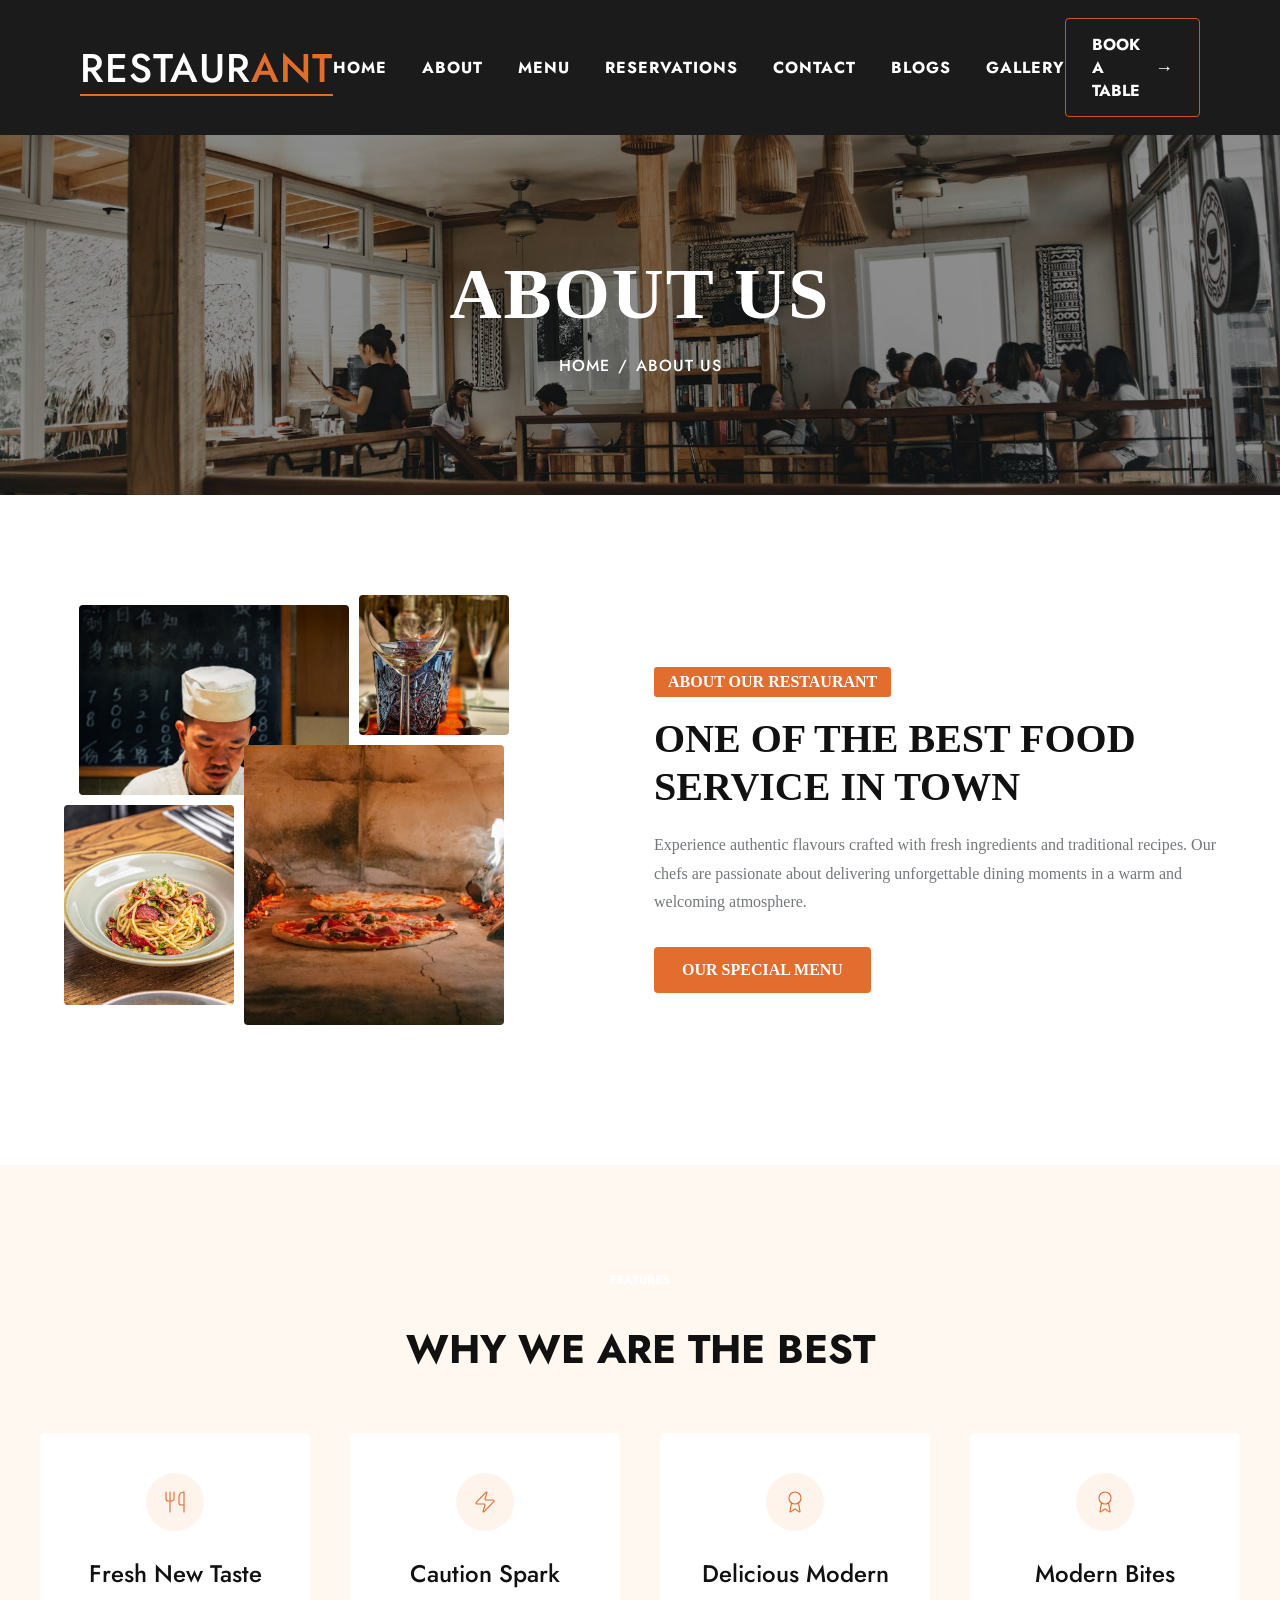
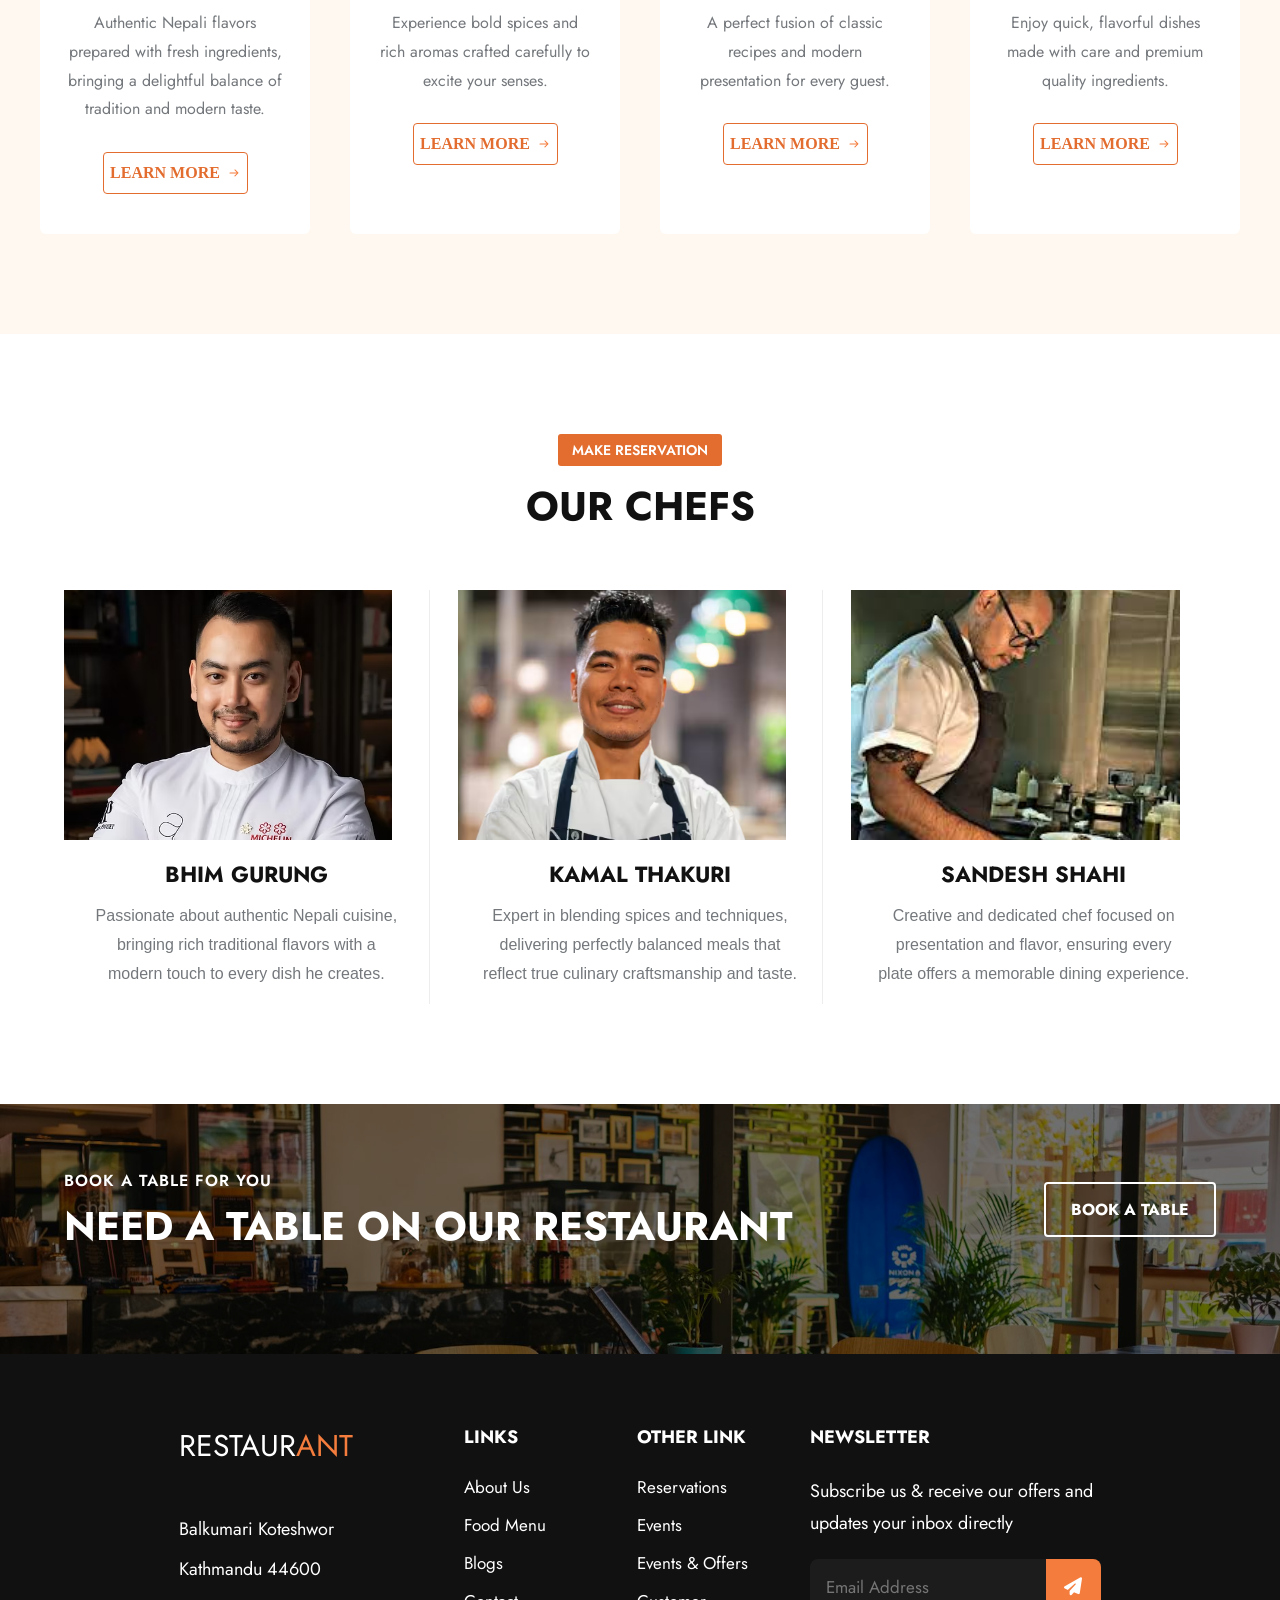
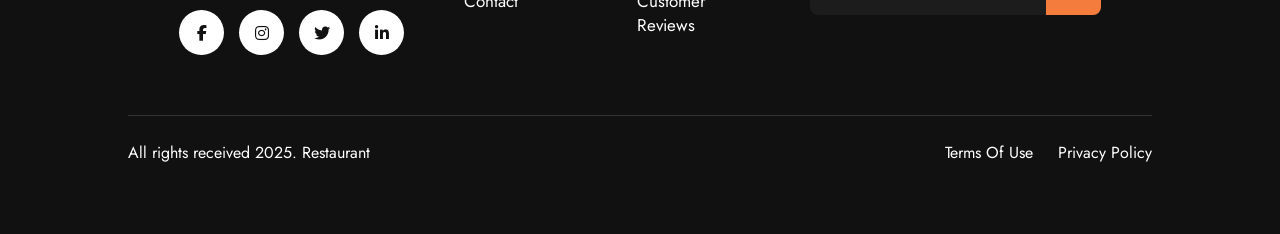
==== commit 448bfc85: "updating" ====
--- a/about.html
+++ b/about.html
@@ -11,13 +11,10 @@
     <link rel="preconnect" href="https://fonts.googleapis.com">
     <link rel="preconnect" href="https://fonts.gstatic.com" crossorigin>
 
-    <link href="https://fonts.googleapis.com/css2?family=Jost:wght@300;400;500;600;700&display=swap"
-        rel="stylesheet">
-
-    <link rel="stylesheet" href="CSS/about.css">
-
-    <link rel="stylesheet" href="CSS/nav.css">
-    <link rel="stylesheet" href="CSS/footer.css">
+    <link href="https://fonts.googleapis.com/css2?family=Jost:wght@300;400;500;600;700&display=swap" rel="stylesheet">
+
+    <link rel="stylesheet" href="CSS\allstyle.css">
+    <link rel="stylesheet" href="CSS/response.css">
 </head>
 
 <body>
@@ -26,9 +23,9 @@
     <div id="navbar"></div>
 
     <!-- Hero -->
-    <section class="hero">
-
-        <div class="overlay"></div>
+    <section class="about-hero">
+
+        <div class="about-overlay"></div>
 
         <div class="hero-content">
 
@@ -47,260 +44,258 @@
 
 
     <!-- About Intro -->
-<section class="about-intro">
-
-    <div class="container">
-
-        <!-- Left Images -->
-        <div class="about-images">
-
-            <img src="Images/chef.jpg" alt="Chef" class="img1">
-
-            <img src="Images/drink.jpg" alt="Drink" class="img2">
-
-            <img src="Images/fooda.jpg" alt="Food" class="img3">
-
-            <img src="Images/pizza.jpg" alt="Pizza" class="img4">
-
-        </div>
-
-        <!-- Right Content -->
-        <div class="about-text">
-
-            <span class="about-tag">
-                ABOUT OUR RESTAURANT
-            </span>
-
-            <h2>
-                ONE OF THE BEST FOOD
-                <br>
-                SERVICE IN TOWN
-            </h2>
-
-            <p>
-                Experience authentic flavours crafted with fresh ingredients and
-                traditional recipes. Our chefs are passionate about delivering
-                unforgettable dining moments in a warm and welcoming atmosphere.
-            </p>
-
-            <a href="#" class="about-btn">
-                OUR SPECIAL MENU
+    <section class="about-intro">
+
+        <div class="container">
+
+            <!-- Left Images -->
+            <div class="about-images">
+
+                <img src="Images/chef.jpg" alt="Chef" class="img1">
+
+                <img src="Images/drink.jpg" alt="Drink" class="img2">
+
+                <img src="Images/fooda.jpg" alt="Food" class="img3">
+
+                <img src="Images/pizza.jpg" alt="Pizza" class="img4">
+
+            </div>
+
+            <!-- Right Content -->
+            <div class="about-text">
+
+                <span class="about-tag">
+                    ABOUT OUR RESTAURANT
+                </span>
+
+                <h2>
+                    ONE OF THE BEST FOOD
+                    <br>
+                    SERVICE IN TOWN
+                </h2>
+
+                <p>
+                    Experience authentic flavours crafted with fresh ingredients and
+                    traditional recipes. Our chefs are passionate about delivering
+                    unforgettable dining moments in a warm and welcoming atmosphere.
+                </p>
+
+                <a href="#" class="about-btn">
+                    OUR SPECIAL MENU
+                </a>
+
+            </div>
+
+        </div>
+
+    </section>
+
+
+
+    <section class="features">
+
+        <div class="features-container">
+
+            <div class="section-title">
+                <span class="sub-title">FEATURES</span>
+                <h2>WHY WE ARE THE BEST</h2>
+            </div>
+
+            <div class="features-wrapper">
+
+                <div class="feature-card">
+                    <div class="feature-icon">
+                        <img src="Icons/food.svg" alt="foodsvg">
+                    </div>
+
+                    <h3>Fresh New Taste</h3>
+
+                    <p>
+                        Authentic Nepali flavors prepared with fresh ingredients,
+                        bringing a delightful balance of tradition and modern taste.
+                    </p>
+
+                    <a href="#" class="feature-btn">
+                        LEARN MORE
+                        <img src="Icons/arrow.svg" alt="arrow">
+                    </a>
+                </div>
+
+                <div class="feature-card">
+                    <div class="feature-icon">
+                        <img src="Icons/lightning.svg" alt="lightning">
+                    </div>
+
+                    <h3>Caution Spark</h3>
+
+                    <p>
+                        Experience bold spices and rich aromas crafted carefully
+                        to excite your senses.
+                    </p>
+
+                    <a href="#" class="feature-btn">
+                        LEARN MORE
+                        <img src="Icons/arrow.svg" alt="arrow">
+                    </a>
+                </div>
+
+                <div class="feature-card">
+                    <div class="feature-icon">
+                        <img src="Icons/medal.svg" alt="medal">
+                    </div>
+
+                    <h3>Delicious Modern</h3>
+
+                    <p>
+                        A perfect fusion of classic recipes and modern
+                        presentation for every guest.
+                    </p>
+
+                    <a href="#" class="feature-btn">
+                        LEARN MORE
+                        <img src="Icons/arrow.svg" alt="arrow">
+                    </a>
+                </div>
+
+                <div class="feature-card">
+                    <div class="feature-icon">
+                        <img src="Icons/ribbon.svg" alt="ridden">
+                    </div>
+
+                    <h3>Modern Bites</h3>
+
+                    <p>
+                        Enjoy quick, flavorful dishes made with care and
+                        premium quality ingredients.
+                    </p>
+
+                    <a href="#" class="feature-btn">
+                        LEARN MORE
+                        <img src="Icons/arrow.svg" alt="arrow">
+                    </a>
+                </div>
+
+            </div>
+
+        </div>
+
+    </section>
+
+
+
+
+    <!-- OUR CHEFS -->
+    <section class="chefs">
+
+        <div class="chefs-container">
+
+            <div class="section-title">
+                <span class="sub-title">MAKE RESERVATION</span>
+                <h2>OUR CHEFS</h2>
+            </div>
+
+            <div class="chefs-wrapper">
+
+                <!-- Chef 1 -->
+                <div class="chef-card">
+
+                    <div class="chef-img">
+                        <img src="Images/chef1.png" alt="Chef">
+                    </div>
+
+                    <div class="chef-content">
+                        <h3>BHIM GURUNG</h3>
+
+                        <p>
+                            Passionate about authentic Nepali cuisine,
+                            bringing rich traditional flavors with a modern
+                            touch to every dish he creates.
+                        </p>
+                    </div>
+
+                </div>
+
+                <!-- Chef 2 -->
+                <div class="chef-card">
+
+                    <div class="chef-img">
+                        <img src="Images/chef2.png" alt="Chef">
+                    </div>
+
+                    <div class="chef-content">
+                        <h3>KAMAL THAKURI</h3>
+
+                        <p>
+                            Expert in blending spices and techniques,
+                            delivering perfectly balanced meals that reflect
+                            true culinary craftsmanship and taste.
+                        </p>
+                    </div>
+
+                </div>
+
+                <!-- Chef 3 -->
+                <div class="chef-card">
+
+                    <div class="chef-img">
+                        <img src="Images/chef3.png" alt="Chef">
+                    </div>
+
+                    <div class="chef-content">
+                        <h3>SANDESH SHAHI</h3>
+
+                        <p>
+                            Creative and dedicated chef focused on
+                            presentation and flavor, ensuring every plate
+                            offers a memorable dining experience.
+                        </p>
+                    </div>
+
+                </div>
+
+            </div>
+
+        </div>
+
+    </section>
+
+
+
+
+    <section class="cta-banner">
+
+        <div class="cta-overlay"></div>
+
+        <div class="cta-container">
+
+            <div class="cta-content">
+
+                <span class="cta-subtitle">
+                    BOOK A TABLE FOR YOU
+                </span>
+
+                <h2>
+                    NEED A TABLE ON OUR RESTAURANT
+                </h2>
+
+            </div>
+
+            <a href="#" class="cta-btn">
+                BOOK A TABLE
             </a>
 
         </div>
 
-    </div>
-
-</section>
-
-
-
-<section class="features">
-
-    <div class="features-container">
-
-        <div class="section-title">
-            <span class="sub-title">FEATURES</span>
-            <h2>WHY WE ARE THE BEST</h2>
-        </div>
-
-        <div class="features-wrapper">
-
-            <div class="feature-card">
-                <div class="feature-icon">
-                    <img src="Icons/food.svg" alt="foodsvg">
-                </div>
-
-                <h3>Fresh New Taste</h3>
-
-                <p>
-                    Authentic Nepali flavors prepared with fresh ingredients,
-                    bringing a delightful balance of tradition and modern taste.
-                </p>
-
-                <a href="#" class="feature-btn">
-                    LEARN MORE
-                    <img src="Icons/arrow.svg" alt="arrow">
-                </a>
-            </div>
-
-            <div class="feature-card">
-                <div class="feature-icon">
-                    <img src="Icons/lightning.svg" alt="lightning">
-                </div>
-
-                <h3>Caution Spark</h3>
-
-                <p>
-                    Experience bold spices and rich aromas crafted carefully
-                    to excite your senses.
-                </p>
-
-                <a href="#" class="feature-btn">
-                    LEARN MORE
-                    <img src="Icons/arrow.svg" alt="arrow">
-                </a>
-            </div>
-
-            <div class="feature-card">
-                <div class="feature-icon">
-                    <img src="Icons/medal.svg" alt="medal">
-                </div>
-
-                <h3>Delicious Modern</h3>
-
-                <p>
-                    A perfect fusion of classic recipes and modern
-                    presentation for every guest.
-                </p>
-
-                <a href="#" class="feature-btn">
-                    LEARN MORE
-                    <img src="Icons/arrow.svg" alt="arrow">
-                </a>
-            </div>
-
-            <div class="feature-card">
-                <div class="feature-icon">
-                    <img src="Icons/ribbon.svg" alt="ridden">
-                </div>
-
-                <h3>Modern Bites</h3>
-
-                <p>
-                    Enjoy quick, flavorful dishes made with care and
-                    premium quality ingredients.
-                </p>
-
-                <a href="#" class="feature-btn">
-                    LEARN MORE
-                    <img src="Icons/arrow.svg" alt="arrow">
-                </a>
-            </div>
-
-        </div>
-
-    </div>
-
-</section>
-
-
-
-
-<!-- ======================
-        OUR CHEFS
-======================= -->
-<section class="chefs">
-
-    <div class="chefs-container">
-
-        <div class="section-title">
-            <span class="sub-title">MAKE RESERVATION</span>
-            <h2>OUR CHEFS</h2>
-        </div>
-
-        <div class="chefs-wrapper">
-
-            <!-- Chef 1 -->
-            <div class="chef-card">
-
-                <div class="chef-img">
-                    <img src="Images/chef1.png" alt="Chef">
-                </div>
-
-                <div class="chef-content">
-                    <h3>BHIM GURUNG</h3>
-
-                    <p>
-                        Passionate about authentic Nepali cuisine,
-                        bringing rich traditional flavors with a modern
-                        touch to every dish he creates.
-                    </p>
-                </div>
-
-            </div>
-
-            <!-- Chef 2 -->
-            <div class="chef-card">
-
-                <div class="chef-img">
-                    <img src="Images/chef2.png" alt="Chef">
-                </div>
-
-                <div class="chef-content">
-                    <h3>KAMAL THAKURI</h3>
-
-                    <p>
-                        Expert in blending spices and techniques,
-                        delivering perfectly balanced meals that reflect
-                        true culinary craftsmanship and taste.
-                    </p>
-                </div>
-
-            </div>
-
-            <!-- Chef 3 -->
-            <div class="chef-card">
-
-                <div class="chef-img">
-                    <img src="Images/chef3.png" alt="Chef">
-                </div>
-
-                <div class="chef-content">
-                    <h3>SANDESH SHAHI</h3>
-
-                    <p>
-                        Creative and dedicated chef focused on
-                        presentation and flavor, ensuring every plate
-                        offers a memorable dining experience.
-                    </p>
-                </div>
-
-            </div>
-
-        </div>
-
-    </div>
-
-</section>
-
-
-
-
-<section class="cta-banner">
-
-    <div class="cta-overlay"></div>
-
-    <div class="cta-container">
-
-        <div class="cta-content">
-
-            <span class="cta-subtitle">
-                BOOK A TABLE FOR YOU
-            </span>
-
-            <h2>
-                NEED A TABLE ON OUR RESTAURANT
-            </h2>
-
-        </div>
-
-        <a href="#" class="cta-btn">
-            BOOK A TABLE
-        </a>
-
-    </div>
-
-</section>
-
- 
+    </section>
+
+
 
 
 
     <!-- Footer -->
     <div id="footer"></div>
 
-   
+
     <script src="Script/about.js"></script>
 
 </body>
--- a/CSS/response.css
+++ b/CSS/response.css
@@ -0,0 +1,2658 @@
+/*1. GLOBAL VARIABLES */
+
+:root {
+
+    --color-primary: #E36C2F;
+    --color-primary-dark: #C95720;
+    --color-secondary: #F47D3D;
+
+    --color-lightorange: #FFF8F0;
+    --color-breadcrumb: #d4af37;
+
+    --color-black: #111111;
+    --color-white: #FFFFFF;
+
+    --color-text: #74787C;
+    --color-text-dark: #333333;
+
+    --color-light: #F6F6F6;
+    --color-cream: #FFF8F0;
+
+    --color-border: #EDEDED;
+
+
+    --font-family: 'Jost', sans-serif;
+
+    --font-xs: 12px;
+    --font-sm: 14px;
+    --font-md: 16px;
+    --font-lg: 20px;
+    --font-xl: 30px;
+    --font-2xl: 40px;
+    --font-3xl: 72px;
+
+    --weight-light: 300;
+    --weight-regular: 400;
+    --weight-medium: 500;
+    --weight-semibold: 600;
+    --weight-bold: 700;
+
+    --space-xs: 8px;
+    --space-sm: 12px;
+    --space-md: 20px;
+    --space-lg: 30px;
+    --space-xl: 40px;
+    --space-2xl: 60px;
+    --space-section: 100px;
+
+
+    --radius-sm: 4px;
+    --radius-md: 6px;
+    --radius-lg: 8px;
+    --radius-xl: 12px;
+
+
+    --transition: all .3s ease;
+
+
+    --shadow-sm: 0 4px 15px rgba(0, 0, 0, .04);
+    --shadow-md: 0 8px 25px rgba(0, 0, 0, .08);
+    --shadow-lg: 0 15px 35px rgba(0, 0, 0, .08);
+
+
+    --container-width: 1200px;
+}
+
+
+
+/* 9. RESPONSIVE */
+
+@media screen and (max-width: 768px) {
+
+    /* Navbar section */
+    header {
+        padding: 16px 20px;
+        position: relative;
+        z-index: 10;
+    }
+
+    .logo a {
+        font-size: 24px;
+        letter-spacing: .5px;
+        padding-bottom: 4px;
+    }
+
+    .logo a::after {
+        height: 2px;
+    }
+
+    .nav-links,
+    .desktop-btn {
+        display: none;
+    }
+
+    .hamburger {
+        display: flex;
+    }
+
+    .nav-links.active {
+        display: flex;
+        flex-direction: column;
+        position: absolute;
+        top: 100%;
+        left: 0;
+        width: 100%;
+        background: var(--color-black);
+        padding: 20px;
+        gap: 20px;
+        z-index: 20;
+    }
+
+    .mobile-only-btn {
+        display: flex;
+        width: 100%;
+    }
+
+    .mobile-only-btn .nav-btn {
+        width: 100%;
+        justify-content: center;
+    }
+
+
+    /* Home Section */
+    .home-hero {
+        height: 240px;
+        padding: 0 20px;
+    }
+
+    .home-hero-content h1 {
+        font-size: 32px;
+        font-weight: 800;
+        letter-spacing: 2px;
+        line-height: 1.2;
+        margin-bottom: 4px;
+        text-transform: uppercase;
+    }
+
+    .breadcrumb {
+        font-size: 11px;
+        font-weight: 700;
+        letter-spacing: 1.5px;
+        gap: 6px;
+    }
+
+    .section-title {
+        margin-bottom: 35px;
+    }
+
+    .section-title h2 {
+        font-size: 22px;
+    }
+
+    .home-hero {
+        height: 100vh;
+        padding: 0 20px;
+    }
+
+    .home-subtitle {
+        font-size: 12px;
+        letter-spacing: 1px;
+        margin-bottom: 16px;
+        line-height: 1.6;
+    }
+
+    .hero-content h1 {
+        font-size: 32px;
+        margin-bottom: 28px;
+    }
+
+    .hero-buttons {
+        flex-direction: column;
+        gap: 14px;
+        width: 100%;
+        align-items: center;
+    }
+
+    .hero-btn {
+        width: 100%;
+        max-width: 280px;
+        text-align: center;
+        padding: 15px 20px;
+    }
+
+    .dots {
+        margin-top: 35px;
+    }
+
+
+    .services {
+        padding: 60px 0;
+    }
+
+    .section-title {
+        margin-bottom: 35px;
+    }
+
+    .section-title h2 {
+        font-size: 26px;
+    }
+
+    .service-wrapper {
+        flex-direction: column;
+        gap: 25px;
+    }
+
+    .service-card {
+        width: 100%;
+    }
+
+    .service-card img {
+        height: 180px;
+    }
+
+    .service-card h3 {
+        font-size: 19px;
+        margin: 16px 16px 8px;
+    }
+
+    .service-card p {
+        font-size: 14px;
+        margin: 0 16px 16px;
+        line-height: 1.7;
+    }
+
+
+    .service-card .home-read-more {
+        display: inline-flex;
+        justify-content: space-between;
+        align-items: center;
+        gap: 30px;
+        margin: 0 16px 18px;
+        padding: 10px 16px;
+        border: 1px solid #E36C2F;
+        border-radius: 6px;
+        font-size: 14px;
+        color: #E36C2F;
+    }
+
+    .service-card .home-read-more img {
+        width: 16px;
+        height: 16px;
+    }
+
+
+
+    .about-section {
+        grid-template-columns: 1fr;
+        gap: 0;
+        margin-top: 60px;
+    }
+
+    .about-image {
+        margin-bottom: 55px;
+    }
+
+    .experience {
+        width: 70px;
+        height: 70px;
+        bottom: -25px;
+        right: -15px;
+    }
+
+    .experience h2 {
+        font-size: 26px;
+    }
+
+    .experience span {
+        font-size: 8px;
+    }
+
+    .about-tag {
+        font-size: 12px;
+        padding: 5px 12px;
+        margin-bottom: 14px;
+    }
+
+    .about-content h2 {
+        font-size: 28px;
+        margin-bottom: 16px;
+    }
+
+    .about-content p {
+        font-size: 14px;
+        margin-bottom: 14px;
+    }
+
+    .about-counter {
+        display: grid;
+        grid-template-columns: 1fr 1fr;
+        column-gap: 25px;
+        row-gap: 40px;
+        margin: 30px 0 25px;
+        width: 100%;
+    }
+
+    .counter-box {
+        position: relative;
+        padding-left: 22px;
+    }
+
+    .counter-box::before {
+        content: "";
+        position: absolute;
+        left: 0;
+        top: 50%;
+        transform: translateY(-50%);
+        width: 2px;
+        height: 58px;
+        background: #E67E22;
+    }
+
+    .counter-box h3 {
+        font-size: 40px;
+        font-weight: 600;
+        line-height: 1;
+        margin-bottom: 7px;
+        color: #1A1208;
+    }
+
+    .counter-box small {
+        display: block;
+        font-size: 12px;
+        font-weight: 400;
+        letter-spacing: 1px;
+        line-height: 1.3;
+        color: #74787C;
+        white-space: nowrap;
+    }
+
+
+    .counter-box:nth-child(3) {
+        grid-column: 1;
+    }
+
+    .about-btn {
+        display: block;
+        width: 100%;
+        max-width: 318px;
+        text-align: center;
+        padding: 18px 20px;
+        font-size: 15px;
+        font-weight: 600;
+        margin-top: 5px;
+    }
+
+
+    .food-menu {
+        padding: 40px 15px;
+    }
+
+
+    .food-header {
+        flex-direction: column;
+        align-items: center;
+        text-align: center;
+        gap: 15px;
+        margin-bottom: 30px;
+    }
+
+    .food-title {
+        display: flex;
+        flex-direction: column;
+        align-items: center;
+    }
+
+    .food-tag {
+        background: #E36C2F;
+        color: #fff;
+        padding: 6px 16px;
+        font-size: 11px;
+        font-weight: 700;
+        border-radius: 4px;
+        letter-spacing: 0.5px;
+        margin-bottom: 12px;
+        text-transform: uppercase;
+    }
+
+    .food-title h2 {
+        font-size: 22px;
+        font-weight: 800;
+        letter-spacing: -0.3px;
+        color: #111;
+        margin: 0;
+    }
+
+
+    .food-filter {
+        display: flex;
+        justify-content: center;
+        gap: 8px 10px;
+        max-width: 320px;
+        margin: 5px auto 0;
+    }
+
+    .food-filter button {
+        padding: 6px 12px;
+        font-size: 11px;
+        font-weight: 700;
+        border: 1px solid #e2e8f0;
+        border-radius: 6px;
+        background: #fff;
+        color: #4a5568;
+        text-transform: uppercase;
+    }
+
+    .food-filter button.active {
+        border-color: #E36C2F;
+        color: #E36C2F;
+    }
+
+
+    .food-grid {
+        display: grid;
+        grid-template-columns: repeat(2, 1fr);
+        gap: 12px;
+    }
+
+
+    .food-card {
+        background: #ffffff;
+        border-radius: 12px;
+        overflow: hidden;
+        border: 1px solid #f0f0f0;
+        box-shadow: 0 4px 12px rgba(0, 0, 0, 0.05);
+        display: flex;
+        flex-direction: column;
+    }
+
+    .food-card img {
+        width: 100%;
+        height: 110px;
+        object-fit: cover;
+    }
+
+    .food-content {
+        padding: 10px;
+        display: flex;
+        flex-direction: column;
+        justify-content: space-between;
+        flex-grow: 1;
+    }
+
+    .food-content h3 {
+        font-size: 12px;
+        font-weight: 700;
+        color: #2d3748;
+        margin-bottom: 4px;
+        line-height: 1.3;
+    }
+
+
+    .food-card p {
+        display: none;
+    }
+
+    .food-bottom {
+        display: flex;
+        flex-direction: column;
+        align-items: flex-start;
+        gap: 2px;
+        margin-top: 4px;
+    }
+
+
+    .rating {
+        display: flex;
+        align-items: center;
+        gap: 2px;
+    }
+
+    .rating img {
+        width: 11px;
+        height: 11px;
+    }
+
+    .rating span {
+        font-size: 11px;
+        font-weight: 700;
+        color: #E36C2F;
+        margin-left: 3px;
+    }
+
+
+    .food-bottom h4 {
+        font-size: 12px;
+        font-weight: 700;
+        color: #E36C2F;
+        margin-top: 2px;
+    }
+
+    /* RESERVATION MOBILE FIX */
+
+    .home-reservation {
+        width: 100%;
+        min-height: 100vh;
+        padding: 25px 8px 30px;
+        margin: 0;
+        background: #E36C2F;
+        box-sizing: border-box;
+        overflow: hidden;
+    }
+
+    .home-reservation-container {
+        width: 100%;
+        max-width: 420px;
+        margin: 0 auto;
+        display: flex;
+        flex-direction: column;
+        gap: 28px;
+        box-sizing: border-box;
+    }
+
+    /* TOP CONTENT */
+
+    .home-reservation-content {
+        width: 100%;
+        padding: 0;
+        margin: 0;
+        text-align: left;
+        box-sizing: border-box;
+    }
+
+    .home-reservation-content h2 {
+        font-size: 20px;
+        line-height: 1.15;
+        margin: 0 0 12px;
+    }
+
+    .home-reservation-content p {
+        width: 100%;
+        max-width: 330px;
+        font-size: 8px;
+        line-height: 1.55;
+        margin: 0 0 15px;
+    }
+
+    /* CONTACT / WORK TIME */
+
+    .home-reservation-info {
+        width: 100%;
+        display: flex;
+        flex-direction: column;
+        gap: 8px;
+    }
+
+    .home-info-box {
+        width: 100%;
+        min-height: 52px;
+        padding: 9px;
+        box-sizing: border-box;
+    }
+
+    .home-reservation {
+        background: #E36C2F;
+        padding: 40px 20px;
+        color: #fff;
+    }
+
+    .home-reservation-container {
+        max-width: 420px;
+        margin: 0 auto;
+        display: flex;
+        flex-direction: column;
+        gap: 28px;
+    }
+
+    .home-reservation-tag {
+        display: inline-block;
+        background: #111111;
+        color: #ffffff;
+        font-size: 11px;
+        font-weight: 700;
+        letter-spacing: 1px;
+        padding: 6px 14px;
+        border-radius: 4px;
+        margin-bottom: 16px;
+    }
+
+    .home-reservation-content h2 {
+        font-size: 24px;
+        line-height: 1.25;
+        margin: 0 0 12px;
+    }
+
+    .home-reservation-content p {
+        font-size: 13px;
+        line-height: 1.6;
+        opacity: 0.9;
+        margin: 0 0 20px;
+    }
+
+    .home-reservation-info {
+        display: flex;
+        flex-direction: column;
+        gap: 14px;
+    }
+
+    .home-reservation-info .home-info-box {
+        display: flex;
+        align-items: center;
+        gap: 12px;
+    }
+
+    .home-reservation-info .home-info-box .home-icon {
+        flex-shrink: 0;
+        width: 44px;
+        height: 44px;
+        background: #fff;
+        border-radius: 10%;
+        display: flex;
+        align-items: center;
+        justify-content: center;
+    }
+
+    .home-reservation-info .home-info-box .home-icon img {
+        width: 20px;
+        height: 20px;
+    }
+
+    .home-reservation-info .home-info-box h4 {
+        font-size: 13px;
+        font-weight: 600;
+        margin-bottom: 4px;
+    }
+
+    .home-reservation-info .home-info-box p {
+        font-size: 13px;
+        margin: 0;
+        opacity: 0.9;
+    }
+
+    .home-reservation-form {
+        width: 100%;
+        min-width: 0;
+        height: auto;
+        padding: 24px 20px;
+        border-radius: 12px;
+    }
+
+    .home-reservation-form h3 {
+        font-size: 22px;
+        margin-bottom: 20px;
+    }
+
+    .home-reservation-form form {
+        gap: 14px;
+    }
+
+    .home-reservation-form .home-form-row {
+        grid-template-columns: 1fr 1fr;
+        gap: 10px;
+    }
+
+    .home-reservation-form label {
+        font-size: 11px;
+        margin-bottom: 6px;
+    }
+
+    .home-reservation-form input,
+    .home-reservation-form textarea {
+        padding: 12px 12px;
+        font-size: 13px;
+        border-radius: 6px;
+    }
+
+    .home-reservation-form textarea {
+        height: 75px;
+    }
+
+    .home-reservation-form button {
+        padding: 15px;
+        font-size: 14px;
+        font-family: var(--font-family);
+        border-radius: 6px;
+        margin-top: 4px;
+        display: flex;
+        align-items: center;
+        justify-content: center;
+        line-height: 1;
+    }
+
+    .testimonial {
+        background-color: #1a1d20;
+        padding: 50px 20px;
+        color: #ffffff;
+    }
+
+    .testimonial-container {
+        max-width: 100%;
+        margin: 0 auto;
+    }
+
+
+    .testimonial-title {
+        text-align: center;
+        margin-bottom: 30px;
+    }
+
+    .testimonial-tag {
+        display: inline-block;
+        background-color: #E36C2F;
+        color: #ffffff;
+        font-size: 10px;
+        font-weight: 700;
+        padding: 6px 14px;
+        border-radius: 4px;
+        letter-spacing: 0.5px;
+        text-transform: uppercase;
+        margin-bottom: 12px;
+    }
+
+    .testimonial-title h2 {
+        color: #ffffff;
+        font-size: 22px;
+        font-weight: 800;
+        line-height: 1.3;
+        letter-spacing: -0.2px;
+        text-transform: uppercase;
+        margin: 0;
+    }
+
+
+    .testimonial-slider {
+        position: relative;
+    }
+
+
+    .testimonial-slider .slider-btn {
+        display: none;
+    }
+
+    .testimonial-wrapper {
+        display: flex;
+        overflow-x: auto;
+        scroll-snap-type: x mandatory;
+        gap: 15px;
+    }
+
+
+    .testimonial-card {
+        background-color: #24272c;
+        border: 1px solid #383c43;
+        border-radius: 12px;
+        padding: 24px 20px;
+        width: 100%;
+        flex-shrink: 0;
+        scroll-snap-align: start;
+        box-shadow: 0 8px 20px rgba(0, 0, 0, 0.3);
+    }
+
+    .testimonial-card h3 {
+        color: #E36C2F;
+        font-size: 15px;
+        font-weight: 700;
+        margin-bottom: 12px;
+    }
+
+    .testimonial-card p {
+        color: #cbd5e0;
+        font-size: 12px;
+        line-height: 1.7;
+        margin-bottom: 20px;
+        font-style: normal;
+    }
+
+
+    .testimonial-footer {
+        display: flex;
+        align-items: center;
+        justify-content: space-between;
+        padding-top: 16px;
+        border-top: 1px solid #383c43;
+    }
+
+    .testimonial-footer .client {
+        display: flex;
+        align-items: center;
+        gap: 12px;
+    }
+
+    .testimonial-footer .client img {
+        width: 42px;
+        height: 42px;
+        border-radius: 50%;
+        object-fit: cover;
+    }
+
+    .testimonial-footer .client h4 {
+        color: #E36C2F;
+        font-size: 12px;
+        font-weight: 700;
+        margin-bottom: 2px;
+    }
+
+    .testimonial-footer .client span {
+        color: #a0aec0;
+        font-size: 10px;
+        display: block;
+    }
+
+
+    .testimonial-footer .stars {
+        display: flex;
+        align-items: center;
+        gap: 2px;
+    }
+
+    .testimonial-footer .stars img {
+        width: 11px;
+        height: 11px;
+    }
+
+
+    .news {
+        background-color: #ffffff;
+        padding: 50px 20px;
+    }
+
+    .news-container {
+        max-width: 100%;
+        margin: 0 auto;
+    }
+
+
+    .news-title {
+        text-align: center;
+        margin-bottom: 30px;
+    }
+
+    .news-tag {
+        display: inline-block;
+        background-color: #E36C2F;
+        color: #ffffff;
+        font-size: 10px;
+        font-weight: 700;
+        padding: 6px 14px;
+        border-radius: 4px;
+        letter-spacing: 0.5px;
+        text-transform: uppercase;
+        margin-bottom: 12px;
+    }
+
+    .news-title h2 {
+        color: #1a202c;
+        font-size: 22px;
+        font-weight: 800;
+        line-height: 1.3;
+        letter-spacing: -0.2px;
+        text-transform: uppercase;
+        margin: 0;
+    }
+
+
+    .news-grid {
+        display: flex;
+        flex-direction: column;
+        gap: 20px;
+    }
+
+
+    .news-card {
+        background: #fdfdfd;
+        border-radius: 12px;
+        overflow: hidden;
+        border: 1px solid #f0f0f0;
+        box-shadow: 0 4px 15px rgba(0, 0, 0, 0.04);
+        display: flex;
+        flex-direction: column;
+    }
+
+
+    .news-card img {
+        width: 100%;
+        height: 160px;
+        object-fit: cover;
+    }
+
+    .news-content {
+        padding: 16px 18px 20px;
+        display: flex;
+        flex-direction: column;
+        gap: 8px;
+    }
+
+
+    .news-meta {
+        display: flex;
+        align-items: center;
+        gap: 15px;
+        margin-bottom: 4px;
+    }
+
+    .news-meta span {
+        display: inline-flex;
+        align-items: center;
+        gap: 5px;
+        font-size: 11px;
+        color: #718096;
+        font-weight: 500;
+    }
+
+    .news-meta img {
+        width: 12px;
+        height: 12px;
+        object-fit: contain;
+    }
+
+
+    .news-content h3 {
+        color: #1a202c;
+        font-size: 14px;
+        font-weight: 700;
+        line-height: 1.4;
+        margin: 0;
+    }
+
+
+    .news-content p {
+        color: #718096;
+        font-size: 11px;
+        line-height: 1.5;
+        margin-top: 2px;
+    }
+
+
+    .learn-more {
+        display: inline-flex;
+        align-items: center;
+        gap: 6px;
+        color: #E36C2F;
+        font-size: 11px;
+        font-weight: 700;
+        text-decoration: none;
+        text-transform: uppercase;
+        letter-spacing: 0.5px;
+        margin-top: 6px;
+    }
+
+    .learn-more img {
+        width: 12px;
+        height: 12px;
+        transition: transform 0.2s ease;
+    }
+
+    /* Reservation Section */
+    .reservation-hero {
+        height: 240px;
+        padding: 0 20px;
+    }
+
+
+    .reservation-overlay {
+        background: rgba(0, 0, 0, 0.5);
+    }
+
+    .reservation-hero-content {
+        display: flex;
+        flex-direction: column;
+        align-items: center;
+        justify-content: center;
+        gap: 6px;
+    }
+
+
+    .reservation-hero-content h1 {
+        font-size: 30px;
+        font-weight: 700;
+        letter-spacing: 2px;
+        line-height: 1.2;
+        margin-bottom: 4px;
+        text-transform: uppercase;
+        text-align: center;
+    }
+
+
+    .breadcrumb {
+        font-size: 11px;
+        font-weight: 600;
+        letter-spacing: 1.5px;
+        text-transform: uppercase;
+        gap: 6px;
+    }
+
+    .breadcrumb a,
+    .breadcrumb span {
+        color: #ffffff;
+        opacity: 0.95;
+    }
+
+
+    .reservation-section {
+        background-color: #fdf7ef;
+        padding: 40px 20px;
+    }
+
+    .reservation-container {
+        width: 100%;
+        max-width: 100%;
+        margin: 0 auto;
+    }
+
+
+    .reservation-form {
+        display: flex;
+        flex-direction: column;
+        gap: 16px;
+        width: 100%;
+    }
+
+
+    .form-group label {
+        font-size: 11px;
+        font-weight: 700;
+        color: #3d2f25;
+        letter-spacing: 0.5px;
+        margin-bottom: 6px;
+        text-transform: uppercase;
+        display: block;
+    }
+
+
+    .input-icon {
+        position: relative;
+        width: 100%;
+    }
+
+    .input-icon input,
+    .input-icon select {
+        width: 100%;
+        height: 48px;
+        background: #ffffff;
+        border: 1px solid #e6ddd2;
+        border-radius: 2px;
+        padding: 0 40px 0 14px;
+        font-family: 'Jost', sans-serif;
+        font-size: 13px;
+        color: #333333;
+        outline: none;
+        box-sizing: border-box;
+    }
+
+    .input-icon input::placeholder {
+        color: #a0a0a0;
+        font-size: 12px;
+    }
+
+    .input-icon input:focus,
+    .input-icon select:focus {
+        border-color: #E36C2F;
+    }
+
+
+    .input-icon img {
+        position: absolute;
+        right: 14px;
+        top: 50%;
+        transform: translateY(-50%);
+        width: 15px;
+        height: 15px;
+        opacity: 0.5;
+        pointer-events: none;
+    }
+
+
+    .full {
+        width: 100%;
+    }
+
+    .full textarea {
+        width: 100%;
+        height: 100px;
+        background: #ffffff;
+        border: 1px solid #e6ddd2;
+        border-radius: 2px;
+        padding: 12px 14px;
+        font-family: 'Jost', sans-serif;
+        font-size: 13px;
+        color: #333333;
+        outline: none;
+        resize: none;
+        box-sizing: border-box;
+    }
+
+    .full textarea::placeholder {
+        color: #a0a0a0;
+        font-size: 12px;
+    }
+
+    .full textarea:focus {
+        border-color: #f17632;
+    }
+
+
+    .button-area {
+        width: 100%;
+        margin-top: 8px;
+    }
+
+    .button-area button {
+        width: 100%;
+        height: 48px;
+        background-color: #E36C2F;
+        color: #ffffff;
+        border: none;
+        border-radius: 2px;
+        font-family: 'Jost', sans-serif;
+        font-size: 13px;
+        font-weight: 700;
+        text-transform: uppercase;
+        letter-spacing: 1px;
+        display: flex;
+        justify-content: center;
+        align-items: center;
+        gap: 10px;
+        cursor: pointer;
+        transition: background-color 0.3s ease;
+    }
+
+    .button-area button img {
+        width: 14px;
+        height: 14px;
+        filter: brightness(0) invert(1);
+    }
+
+
+
+    .opening-time-section {
+        padding: 40px 20px;
+        background-color: #fcfcfc;
+    }
+
+
+    .opening-container {
+        flex-direction: column;
+        gap: 24px;
+        width: 100%;
+    }
+
+
+    .opening-card {
+        width: 100%;
+        background: #ffffff;
+        padding: 35px 20px;
+        border-radius: 12px;
+        box-shadow: 0 8px 30px rgba(0, 0, 0, 0.06);
+        text-align: center;
+        display: flex;
+        flex-direction: column;
+        align-items: center;
+    }
+
+
+    .opening-tag {
+        display: inline-block;
+        background-color: #E36C2F;
+        color: #ffffff;
+        font-size: 10px;
+        font-weight: 700;
+        padding: 6px 16px;
+        border-radius: 20px;
+        letter-spacing: 0.8px;
+        text-transform: uppercase;
+        margin-bottom: 16px;
+    }
+
+
+    .opening-card h2 {
+        font-size: 22px;
+        font-weight: 800;
+        color: #1a1d20;
+        margin-bottom: 24px;
+        letter-spacing: 0.5px;
+    }
+
+
+    .opening-table {
+        width: 100%;
+        border: 1px solid #f0ebe6;
+        border-radius: 4px;
+        margin-bottom: 28px;
+    }
+
+    .opening-table div {
+        padding: 12px 8px;
+        border-bottom: 1px solid #f0ebe6;
+        border-right: 1px solid #f0ebe6;
+    }
+
+    .day {
+        font-size: 10px;
+        font-weight: 700;
+        color: #333333;
+        letter-spacing: 0.5px;
+    }
+
+    .time {
+        font-size: 15px;
+        font-weight: 700;
+        color: #111111;
+    }
+
+
+    .phone-btn {
+        width: 100%;
+        max-width: 260px;
+        height: 44px;
+        border: 1px solid #E36C2F;
+        border-radius: 6px;
+        color: #E36C2F;
+        font-size: 13px;
+        font-weight: 700;
+        display: inline-flex;
+        align-items: center;
+        justify-content: center;
+        gap: 8px;
+        text-decoration: none;
+    }
+
+    .phone-btn img {
+        width: 16px;
+        height: 16px;
+    }
+
+
+    .opening-image {
+        width: 100%;
+    }
+
+    .opening-image img {
+        width: 100%;
+        height: 320px;
+        object-fit: cover;
+        border-radius: 12px;
+    }
+
+    /* Menu Section */
+
+    .hero {
+        height: 240px;
+        padding: 0 20px;
+    }
+
+
+    .overlay {
+        background: rgba(0, 0, 0, 0.5);
+    }
+
+    .hero-content {
+        display: flex;
+        flex-direction: column;
+        align-items: center;
+        justify-content: center;
+        gap: 6px;
+    }
+
+
+    .hero-content h1 {
+        font-size: 30px;
+        font-weight: 700;
+        letter-spacing: 2px;
+        line-height: 1.2;
+        margin-bottom: 4px;
+        text-transform: uppercase;
+        text-align: center;
+    }
+
+
+    .breadcrumb {
+        font-size: 11px;
+        font-weight: 600;
+        letter-spacing: 1.5px;
+        text-transform: uppercase;
+        gap: 6px;
+    }
+
+    .breadcrumb a,
+    .breadcrumb span {
+        color: #ffffff;
+        opacity: 0.95;
+    }
+
+
+    .menu-section {
+        background-color: #fdf7ef;
+        padding: 50px 20px;
+    }
+
+
+    .menu-header {
+        text-align: center;
+        margin-bottom: 35px;
+    }
+
+
+    .menu-btn {
+        display: inline-block;
+        background-color: #E36C2F;
+        color: #ffffff;
+        font-size: 11px;
+        font-weight: 700;
+        padding: 6px 18px;
+        border-radius: 20px;
+        letter-spacing: 0.8px;
+        text-transform: uppercase;
+    }
+
+
+    .menu-header h2 {
+        font-size: 22px;
+        font-weight: 800;
+        color: #111111;
+        margin-top: 14px;
+        line-height: 1.3;
+        letter-spacing: 0.5px;
+        text-transform: uppercase;
+    }
+
+
+    .menu-wrapper {
+        width: 100%;
+        display: flex;
+        flex-direction: column;
+        gap: 35px;
+    }
+
+
+    .menu-wrapper::before {
+        display: none;
+    }
+
+
+    .menu-column {
+        border-top: none;
+        padding-top: 0;
+    }
+
+
+    .column-title {
+        text-align: center;
+        margin-bottom: 25px;
+        border-bottom: none;
+        padding-bottom: 0;
+    }
+
+    .column-title span {
+        font-size: 11px;
+        font-weight: 700;
+        letter-spacing: 1.5px;
+        color: #222222;
+    }
+
+    .column-title span::before,
+    .column-title span::after {
+        width: 25px;
+    }
+
+    .column-title h3 {
+        font-size: 20px;
+        font-weight: 800;
+        color: #111111;
+        margin-top: 6px;
+        text-transform: uppercase;
+    }
+
+
+    .food-item {
+        display: flex;
+        align-items: center;
+        gap: 14px;
+        margin-bottom: 22px;
+    }
+
+
+    .food-item img {
+        width: 52px;
+        height: 52px;
+        border-radius: 50%;
+        object-fit: cover;
+        flex-shrink: 0;
+    }
+
+    .food-info {
+        flex: 1;
+    }
+
+    .food-head {
+        display: flex;
+        align-items: baseline;
+        gap: 6px;
+    }
+
+    .food-head h4 {
+        font-size: 15px;
+        font-weight: 700;
+        color: #111111;
+        margin: 0;
+        white-space: nowrap;
+    }
+
+
+    .food-head::after {
+        content: "";
+        flex: 1;
+        border-bottom: 1px dotted #bbbbbb;
+        margin: 0 6px;
+    }
+
+
+    .food-head span {
+        color: #E36C2F;
+        font-weight: 700;
+        font-size: 14px;
+        white-space: nowrap;
+    }
+
+
+    .food-info p {
+        margin-top: 4px;
+        color: #777777;
+        font-size: 12px;
+        line-height: 1.4;
+    }
+
+    .booking-section {
+        background: #1b1b1b;
+        padding: 55px 24px;
+    }
+
+    .booking-container {
+        width: 100%;
+        max-width: 320px;
+        margin: 0 auto;
+        display: flex;
+        flex-direction: column;
+        align-items: flex-start;
+    }
+
+    .booking-text {
+        width: 100%;
+        text-align: left;
+        margin-bottom: 32px;
+    }
+
+    .booking-text h2 {
+        font-family: 'Jost', sans-serif;
+        font-size: 28px;
+        font-weight: 700;
+        color: #fff;
+        margin-bottom: 10px;
+        text-transform: uppercase;
+    }
+
+    .booking-text p {
+        font-size: 15px;
+        color: #c5c5c5;
+        line-height: 1.5;
+    }
+
+    .booking-form {
+        width: 100%;
+        display: flex;
+        flex-direction: column;
+        gap: 20px;
+    }
+
+
+    .booking-form .select2-container {
+        width: 100% !important;
+    }
+
+    .booking-form .select2-selection--single {
+        height: 44px !important;
+        background: #1b1b1b !important;
+        border: 1px solid #6d6d6d !important;
+        border-radius: 0 !important;
+    }
+
+    .booking-form .select2-selection__rendered {
+        height: 42px !important;
+        line-height: 42px !important;
+        padding-left: 18px !important;
+        color: #fff !important;
+        font-size: 14px;
+        font-family: 'Jost', sans-serif;
+    }
+
+    .booking-form .select2-selection__arrow {
+        height: 42px !important;
+        right: 12px !important;
+    }
+
+    .booking-form .select2-selection__arrow b {
+        border-color: #fff transparent transparent transparent !important;
+    }
+
+
+    .booking-form input {
+        width: 100%;
+        height: 44px;
+        background: #1b1b1b;
+        border: 1px solid #6d6d6d;
+        color: #fff;
+        padding: 0 18px;
+        font-size: 14px;
+        font-family: 'Jost', sans-serif;
+        outline: none;
+    }
+
+
+    .booking-form input::placeholder {
+        color: #c5c5c5;
+    }
+
+
+    .booking-form button {
+        width: 100%;
+        height: 48px;
+        background: #E36C2F;
+        border: none;
+        color: #fff;
+        font-size: 16px;
+        font-weight: 700;
+        font-family: 'Jost', sans-serif;
+        text-transform: uppercase;
+        cursor: pointer;
+        margin-top: 8px;
+    }
+
+    /* About Section */
+
+
+    .about-hero {
+        height: 240px;
+        padding: 0 20px;
+    }
+
+
+    .about-overlay {
+        background: rgba(0, 0, 0, 0.52);
+    }
+
+    .hero-content {
+        display: flex;
+        flex-direction: column;
+        align-items: center;
+        justify-content: center;
+        gap: 6px;
+    }
+
+
+    .hero-content h1 {
+        font-size: 32px;
+        font-weight: 800;
+        letter-spacing: 2px;
+        line-height: 1.2;
+        margin-bottom: 4px;
+        text-transform: uppercase;
+        text-align: center;
+    }
+
+
+    .breadcrumb {
+        font-size: 11px;
+        font-weight: 700;
+        letter-spacing: 1.5px;
+        text-transform: uppercase;
+        gap: 6px;
+    }
+
+    .breadcrumb a,
+    .breadcrumb span {
+        color: #ffffff;
+        opacity: 0.95;
+    }
+
+
+    .about-intro {
+        padding: 40px 20px;
+        background-color: #ffffff;
+    }
+
+    .about-intro .container {
+        flex-direction: column;
+        gap: 35px;
+        width: 100%;
+    }
+
+
+    .about-images {
+        width: 100%;
+        max-width: 360px;
+        height: 380px;
+        margin: 0 auto;
+        position: relative;
+    }
+
+    .about-images img {
+        position: absolute;
+        object-fit: cover;
+        border-radius: 8px;
+    }
+
+
+    .img1 {
+        width: 53%;
+        height: 180px;
+        top: 0;
+        left: 0;
+    }
+
+
+    .img2 {
+        width: 43%;
+        height: 120px;
+        top: 0;
+        right: 0;
+        left: auto;
+    }
+
+
+    .img3 {
+        width: 38%;
+        height: 180px;
+        top: 190px;
+        left: 0;
+        bottom: auto;
+        right: auto;
+    }
+
+
+    .img4 {
+        width: 58%;
+        height: 240px;
+        top: 130px;
+        right: 0;
+        left: auto;
+        margin: 0;
+    }
+
+
+    .about-text {
+        width: 100%;
+        text-align: left;
+    }
+
+
+    .about-tag {
+        display: inline-block;
+        background-color: #e36c2f;
+        color: #ffffff;
+        font-size: 11px;
+        font-weight: 700;
+        padding: 6px 14px;
+        border-radius: 6px;
+        letter-spacing: 0.8px;
+        text-transform: uppercase;
+        margin-bottom: 16px;
+    }
+
+
+    .about-text h2 {
+        font-size: 24px;
+        font-weight: 800;
+        color: #111111;
+        line-height: 1.25;
+        letter-spacing: 0.5px;
+        margin-bottom: 16px;
+        text-transform: uppercase;
+    }
+
+
+    .about-text p {
+        font-size: 13px;
+        color: #666666;
+        line-height: 1.6;
+        margin-bottom: 24px;
+    }
+
+
+    .about-btn {
+        display: block;
+        width: 100%;
+        max-width: 240px;
+        padding: 12px 20px;
+        background-color: #e36c2f;
+        color: #ffffff;
+        text-align: center;
+        font-size: 13px;
+        font-weight: 700;
+        letter-spacing: 1px;
+        border-radius: 6px;
+        text-transform: uppercase;
+        text-decoration: none;
+        transition: background-color 0.3s ease;
+    }
+
+
+    .features {
+        background-color: #fffaf4;
+        padding: 50px 20px;
+    }
+
+    .features .features-container {
+        width: 100%;
+        max-width: 420px;
+        margin: 0 auto;
+    }
+
+
+    .features .section-title {
+        text-align: center;
+        margin-bottom: 35px;
+        width: 100%;
+    }
+
+
+    .features .sub-title {
+        display: inline-block;
+        background-color: #e36c2f;
+        color: #ffffff;
+        font-size: 11px;
+        font-weight: 700;
+        padding: 6px 18px;
+        border-radius: 20px;
+        letter-spacing: 0.8px;
+        text-transform: uppercase;
+        margin-bottom: 12px;
+    }
+
+
+    .features .section-title h2 {
+        font-size: 22px;
+        font-weight: 800;
+        color: #111111;
+        letter-spacing: 0.5px;
+        margin-top: 0;
+        text-transform: uppercase;
+    }
+
+
+    .features-wrapper {
+        display: flex;
+        flex-direction: column;
+        gap: 20px;
+    }
+
+
+    .feature-card {
+        width: 100%;
+        background: #ffffff;
+        border-radius: 12px;
+        padding: 35px 24px;
+        text-align: center;
+        box-shadow: 0 4px 20px rgba(0, 0, 0, 0.03);
+        display: flex;
+        flex-direction: column;
+        align-items: center;
+    }
+
+
+    .feature-icon {
+        width: 54px;
+        height: 54px;
+        background-color: #fff3eb;
+        border-radius: 50%;
+        margin: 0 auto 18px;
+        display: flex;
+        align-items: center;
+        justify-content: center;
+    }
+
+    .feature-icon img {
+        width: 22px;
+        height: 22px;
+    }
+
+
+    .feature-card h3 {
+        font-size: 18px;
+        font-weight: 700;
+        color: #111111;
+        margin-bottom: 12px;
+    }
+
+
+    .feature-card p {
+        font-size: 13px;
+        color: #666666;
+        line-height: 1.6;
+        margin-bottom: 22px;
+    }
+
+
+    .feature-btn {
+        width: 100%;
+        max-width: 180px;
+        height: 42px;
+        border: 1px solid #e36c2f;
+        border-radius: 6px;
+        color: #e36c2f;
+        background: transparent;
+        font-size: 12px;
+        font-weight: 700;
+        letter-spacing: 0.8px;
+        text-transform: uppercase;
+        display: inline-flex;
+        align-items: center;
+        justify-content: center;
+        gap: 8px;
+        text-decoration: none;
+        transition: all 0.3s ease;
+    }
+
+    .feature-btn img {
+        width: 14px;
+    }
+
+
+    .chefs {
+        padding: 50px 20px;
+        background-color: #ffffff;
+    }
+
+    .chefs .chefs-container {
+        width: 100%;
+        max-width: 420px;
+        margin: 0 auto;
+    }
+
+
+    .chefs .section-title {
+        text-align: center;
+        margin-bottom: 35px;
+    }
+
+
+    .chefs .sub-title {
+        display: inline-block;
+        background-color: #e36c2f;
+        color: #ffffff;
+        font-size: 11px;
+        font-weight: 700;
+        padding: 6px 18px;
+        border-radius: 20px;
+        letter-spacing: 0.8px;
+        text-transform: uppercase;
+        margin-bottom: 12px;
+    }
+
+
+    .chefs .section-title h2 {
+        font-size: 22px;
+        font-weight: 800;
+        color: #111111;
+        letter-spacing: 0.5px;
+        margin-top: 0;
+        text-transform: uppercase;
+    }
+
+
+    .chefs-wrapper {
+        display: flex;
+        flex-direction: column;
+        gap: 30px;
+    }
+
+
+    .chef-card {
+        width: 100%;
+        background: transparent;
+        border-right: none;
+        border-bottom: 1px solid #f0ebe6;
+        padding-bottom: 30px;
+        text-align: center;
+    }
+
+    .chef-card:last-child {
+        border-bottom: none;
+        padding-bottom: 0;
+    }
+
+
+    .chef-img {
+        width: 100%;
+        height: 220px;
+        border-radius: 8px;
+        overflow: hidden;
+        margin-bottom: 18px;
+    }
+
+    .chef-img img {
+        width: 100%;
+        height: 100%;
+        object-fit: cover;
+    }
+
+
+    .chef-content {
+        padding: 0 10px;
+    }
+
+    .chef-content h3 {
+        font-size: 18px;
+        font-weight: 800;
+        color: #111111;
+        margin-bottom: 10px;
+        text-transform: uppercase;
+        letter-spacing: 0.5px;
+    }
+
+    .chef-content p {
+        font-size: 13px;
+        color: #666666;
+        line-height: 1.6;
+        margin: 0 auto;
+        max-width: 340px;
+    }
+
+    /* Contract Section */
+
+    .contact-banner {
+        height: 220px;
+    }
+
+    .contact-banner-content h1 {
+        font-size: 28px;
+    }
+
+    .breadcrumb {
+        font-size: 12px;
+    }
+
+    .contact-container {
+        grid-template-columns: 1fr;
+    }
+
+    .contact-info,
+    .contact-form {
+        padding: 30px 25px;
+    }
+
+
+
+    .form-row {
+        grid-template-columns: 1fr;
+    }
+
+    .map-container {
+        height: 350px;
+        margin-top: 50px;
+    }
+
+
+    .blog-banner {
+        height: 240px;
+        padding: 0 20px;
+    }
+
+
+    .overlay {
+        background: rgba(0, 0, 0, 0.52);
+    }
+
+
+    .banner-content {
+        display: flex;
+        flex-direction: column;
+        align-items: center;
+        justify-content: center;
+        gap: 6px;
+    }
+
+
+    .banner-content h1 {
+        font-size: 32px;
+        font-weight: 800;
+        letter-spacing: 2px;
+        line-height: 1.2;
+        margin-bottom: 4px;
+        text-transform: uppercase;
+        text-align: center;
+    }
+
+
+    .breadcrumb {
+        font-size: 11px;
+        font-weight: 700;
+        letter-spacing: 1.5px;
+        text-transform: uppercase;
+        gap: 6px;
+    }
+
+    .breadcrumb a,
+    .breadcrumb span {
+        color: #ffffff;
+        opacity: 0.95;
+    }
+
+    /* Blog Section */
+    .blog-section {
+        padding: 40px 15px;
+        background-color: #ffffff;
+    }
+
+    .blog-container {
+        display: flex;
+        flex-direction: column;
+        width: 100%;
+        max-width: 420px;
+        margin: 0 auto;
+        gap: 0;
+    }
+
+    .blog-posts {
+        width: 100%;
+    }
+
+
+    .blog-card {
+        background: #f9f9f9;
+        border-radius: 12px;
+        overflow: hidden;
+        margin-bottom: 24px;
+        box-shadow: 0 4px 15px rgba(0, 0, 0, 0.04);
+    }
+
+
+    .blog-image {
+        position: relative;
+        width: 100%;
+        height: 200px;
+        overflow: hidden;
+    }
+
+    .blog-image img {
+        width: 100%;
+        height: 100%;
+        object-fit: cover;
+        display: block;
+    }
+
+
+    .category {
+        position: absolute;
+        top: 12px;
+        left: 12px;
+        background-color: #e36c2f;
+        color: #ffffff;
+        font-size: 10px;
+        font-weight: 700;
+        padding: 5px 12px;
+        border-radius: 14px;
+        letter-spacing: 0.6px;
+        text-transform: uppercase;
+    }
+
+
+    .blog-content {
+        padding: 20px 18px 22px;
+    }
+
+
+    .meta {
+        display: flex;
+        align-items: center;
+        gap: 16px;
+        margin-bottom: 12px;
+        font-size: 12px;
+        color: #888888;
+    }
+
+    .meta span {
+        display: inline-flex;
+        align-items: center;
+        gap: 6px;
+    }
+
+    .meta img {
+        width: 14px;
+        height: 14px;
+        opacity: 0.7;
+    }
+
+
+    .blog-content h2 {
+        font-size: 17px;
+        font-weight: 800;
+        color: #111111;
+        line-height: 1.3;
+        margin-bottom: 10px;
+        text-transform: uppercase;
+        letter-spacing: 0.3px;
+    }
+
+
+    .blog-content p {
+        font-size: 13px;
+        color: #666666;
+        line-height: 1.55;
+        margin-bottom: 16px;
+    }
+
+
+    .read-more {
+        display: inline-flex;
+        align-items: center;
+        gap: 6px;
+        color: #e36c2f;
+        font-size: 12px;
+        font-weight: 700;
+        letter-spacing: 0.8px;
+        text-transform: uppercase;
+        text-decoration: none;
+    }
+
+    .read-more img {
+        width: 14px;
+        height: 14px;
+    }
+
+
+    .blog-pagination {
+        display: flex;
+        align-items: center;
+        justify-content: center;
+        gap: 8px;
+        margin-top: 30px;
+        margin-bottom: 20px;
+    }
+
+    .blog-pagination a {
+        width: 38px;
+        height: 38px;
+        border-radius: 6px;
+        background: #f2f2f2;
+        color: #333333;
+        font-size: 14px;
+        font-weight: 700;
+        text-decoration: none;
+        display: inline-flex;
+        align-items: center;
+        justify-content: center;
+        transition: background 0.3s ease, color 0.3s ease;
+    }
+
+
+    aside.sidebar {
+        width: 100%;
+        max-width: 420px;
+        margin: 0 auto;
+        display: flex;
+        flex-direction: column;
+        gap: 20px;
+    }
+
+
+    .widget {
+        background: #f9f9f9;
+        border-radius: 12px;
+        padding: 24px 20px;
+        margin-bottom: 0;
+        box-shadow: 0 4px 15px rgba(0, 0, 0, 0.03);
+    }
+
+
+    .widget h3 {
+        font-size: 16px;
+        font-weight: 800;
+        color: #111111;
+        letter-spacing: 0.5px;
+        margin-bottom: 20px;
+        text-transform: uppercase;
+    }
+
+
+    .search-box {
+        display: flex;
+        align-items: center;
+        background: #ffffff;
+        border-radius: 8px;
+        padding: 4px;
+        border: 1px solid #eaeaea;
+    }
+
+    .search-box input {
+        flex: 1;
+        height: 42px;
+        border: none;
+        padding: 0 14px;
+        font-size: 13px;
+        color: #333333;
+        background: transparent;
+        outline: none;
+    }
+
+    .search-box input::placeholder {
+        color: #aaa;
+    }
+
+    .search-btn {
+        width: 42px;
+        height: 42px;
+        background-color: #e36c2f;
+        border: none;
+        border-radius: 6px;
+        display: flex;
+        align-items: center;
+        justify-content: center;
+        cursor: pointer;
+        flex-shrink: 0;
+    }
+
+    .search-btn img {
+        width: 16px;
+        height: 16px;
+        filter: brightness(0) invert(1);
+    }
+
+
+    .recent-post {
+        display: flex;
+        align-items: center;
+        gap: 14px;
+        margin-bottom: 16px;
+    }
+
+    .recent-post:last-child {
+        margin-bottom: 0;
+    }
+
+    .post-image {
+        width: 65px;
+        height: 65px;
+        border-radius: 8px;
+        object-fit: cover;
+        flex-shrink: 0;
+    }
+
+    .post-author {
+        display: flex;
+        align-items: center;
+        gap: 6px;
+        margin-bottom: 4px;
+    }
+
+    .post-author img {
+        width: 12px;
+        height: 12px;
+        opacity: 0.6;
+    }
+
+    .post-author span {
+        font-size: 11px;
+        color: #888888;
+    }
+
+    .recent-content h4 {
+        font-size: 13px;
+        font-weight: 700;
+        color: #111111;
+        line-height: 1.35;
+        margin: 0;
+    }
+
+
+    .category-list {
+        display: flex;
+        flex-direction: column;
+        gap: 10px;
+    }
+
+    .category-list li {
+        display: flex;
+        justify-content: space-between;
+        align-items: center;
+        background: #ffffff;
+        padding: 12px 16px;
+        border-radius: 8px;
+        margin-bottom: 0;
+        border: 1px solid #f0f0f0;
+    }
+
+    .category-list span {
+        font-size: 13px;
+        font-weight: 500;
+        color: #555555;
+    }
+
+    .category-list .arrow {
+        display: flex;
+        align-items: center;
+    }
+
+    .category-list .arrow img {
+        width: 12px;
+        height: 12px;
+    }
+
+    /* Gallery Section */
+    .gallery {
+        display: grid;
+        grid-template-columns: repeat(3, 1fr);
+        gap: 10px;
+    }
+
+    .gallery img {
+        width: 100%;
+        height: 80px;
+        border-radius: 8px;
+        object-fit: cover;
+    }
+
+
+    .tags-box {
+        display: flex;
+        flex-wrap: wrap;
+        gap: 8px;
+    }
+
+    .tags-box a {
+        min-width: auto;
+        height: 34px;
+        padding: 0 14px;
+        background: #ffffff;
+        color: #444444;
+        font-size: 11px;
+        font-weight: 700;
+        border-radius: 6px;
+        border: 1px solid #eaeaea;
+        text-transform: uppercase;
+        display: inline-flex;
+        align-items: center;
+        justify-content: center;
+        text-decoration: none;
+    }
+
+    .tags-box a:hover,
+    .tags-box a.active {
+        background-color: #e36c2f;
+        color: #ffffff;
+        border-color: #e36c2f;
+    }
+
+    .gallery-grid {
+        grid-template-columns: repeat(2, 1fr);
+        grid-auto-rows: 220px;
+    }
+
+    .item-large {
+        grid-column: span 2;
+        grid-row: span 2;
+    }
+
+    .item-wide {
+        grid-column: span 2;
+    }
+
+    .item-tall {
+        grid-column: span 1;
+        grid-row: span 2;
+    }
+
+
+    .gallery-page {
+        padding: 60px 0 70px;
+    }
+
+    .gallery-heading {
+        grid-template-columns: 1fr;
+        gap: 20px;
+        align-items: start;
+        margin-bottom: 35px;
+    }
+
+    .heading-right {
+        max-width: 100%;
+        padding-bottom: 0;
+    }
+
+    .upload-content {
+        flex-direction: column;
+        align-items: flex-start;
+        gap: 18px;
+        padding: 22px;
+    }
+
+    .upload-btn {
+        width: 100%;
+    }
+
+
+    .gallery-grid {
+        grid-template-columns: repeat(2, 1fr);
+        grid-auto-rows: 140px;
+        gap: 12px;
+    }
+
+    /* reset any desktop spans first */
+    .item-large,
+    .item-wide,
+    .item-tall,
+    .item-medium,
+    .item-small {
+        grid-column: span 1;
+        grid-row: span 1;
+    }
+
+    /* repeating pattern of varied sizes, cycles every 7 items */
+    .gallery-item:nth-child(7n+1) {
+        grid-column: span 2;
+        grid-row: span 2;
+    }
+
+    .gallery-item:nth-child(7n+2) {
+        grid-row: span 1;
+    }
+
+    .gallery-item:nth-child(7n+3) {
+        grid-row: span 2;
+    }
+
+    .gallery-item:nth-child(7n+4) {
+        grid-column: span 2;
+        grid-row: span 1;
+    }
+
+    .gallery-item:nth-child(7n+5) {
+        grid-row: span 1;
+    }
+
+    .gallery-item:nth-child(7n+6) {
+        grid-row: span 2;
+    }
+
+    .gallery-item:nth-child(7n+7) {
+        grid-row: span 1;
+    }
+
+    .image-overlay {
+        opacity: 1;
+        padding: 15px;
+        background: linear-gradient(to top, rgba(0, 0, 0, .8) 0%, rgba(0, 0, 0, .15) 60%, transparent 100%);
+    }
+
+    .image-info {
+        transform: none;
+        padding-right: 40px;
+    }
+
+    .image-info h2 {
+        font-size: 15px;
+    }
+
+    .view-image {
+        width: 34px;
+        height: 34px;
+        right: 12px;
+        bottom: 12px;
+        font-size: 15px;
+    }
+
+    .delete-upload {
+        opacity: 1;
+        width: 30px;
+        height: 30px;
+        font-size: 14px;
+    }
+
+    .upload-modal-content {
+        padding: 22px;
+    }
+
+    .upload-form-actions {
+        flex-direction: column-reverse;
+    }
+
+    .modal-cancel-btn,
+    .modal-add-btn {
+        width: 100%;
+    }
+
+    .lightbox-content {
+        width: 100%;
+    }
+
+    .lightbox-top {
+        height: 60px;
+        padding: 0 15px;
+    }
+
+    .lightbox-image-wrapper img {
+        max-width: calc(100% - 20px);
+    }
+
+    .lightbox-arrow {
+        width: 40px;
+        height: 40px;
+        font-size: 18px;
+    }
+
+    .lightbox-bottom {
+        flex-direction: column;
+        align-items: flex-start;
+        gap: 12px;
+        padding: 15px;
+        min-height: auto;
+    }
+
+    .lightbox-bottom h2 {
+        font-size: 20px;
+    }
+
+    /* CTA section */
+    .cta-banner {
+        padding: 50px 20px;
+        background-position: center;
+    }
+
+    .cta-container {
+        width: 100%;
+        flex-direction: column;
+        align-items: flex-start;
+        text-align: left;
+        gap: 24px;
+    }
+
+    .cta-content {
+        width: 100%;
+    }
+
+    .cta-subtitle {
+        font-size: 13px;
+        font-weight: 700;
+        letter-spacing: 1.5px;
+        color: #ffffff;
+        margin-bottom: 10px;
+        text-transform: uppercase;
+    }
+
+    .cta-content h2 {
+        font-size: 26px;
+        font-weight: 800;
+        line-height: 1.25;
+        letter-spacing: 0.5px;
+        color: #ffffff;
+        text-transform: uppercase;
+    }
+
+    .cta-btn {
+        width: 100%;
+        max-width: 220px;
+        height: 48px;
+        border: 2px solid #ffffff;
+        border-radius: 8px;
+        background: transparent;
+        color: #ffffff;
+        font-size: 13px;
+        font-weight: 700;
+        letter-spacing: 1px;
+        text-transform: uppercase;
+        display: inline-flex;
+        align-items: center;
+        justify-content: center;
+        transition: all 0.3s ease;
+    }
+
+    /* Footer section */
+    .footer {
+        padding: 50px 24px;
+    }
+
+    .footer .container {
+        grid-template-columns: 1fr 1fr;
+        gap: 35px 20px;
+    }
+
+
+    .footer-col:nth-child(1),
+    .footer-col:nth-child(4) {
+        grid-column: 1 / -1;
+    }
+
+    .footer-logo {
+        font-size: 24px;
+        margin-bottom: 20px;
+        padding-bottom: 10px;
+    }
+
+    .footer-col p {
+        font-size: 15px;
+        margin-bottom: 4px;
+    }
+
+    .footer-col h3 {
+        font-size: 15px;
+        margin-bottom: 18px;
+    }
+
+    .footer-col ul li {
+        margin-bottom: 10px;
+    }
+
+    .footer-col ul li a {
+        font-size: 15px;
+    }
+
+    .social-icons {
+        margin-top: 18px;
+        gap: 10px;
+    }
+
+    .social-icons a {
+        width: 34px;
+        height: 34px;
+        font-size: 14px;
+        background: #2a2a2a;
+        color: #fff;
+    }
+
+    .social-icons a:hover {
+        background: #f47c35;
+        color: #fff;
+    }
+
+    .newsletter {
+        margin-top: 14px;
+    }
+
+    .newsletter input {
+        padding: 14px;
+        font-size: 15px;
+    }
+
+    .footer-bottom {
+        margin-top: 35px;
+        padding-top: 18px;
+        flex-direction: column;
+        align-items: flex-start;
+        gap: 14px;
+    }
+
+    .footer-bottom p {
+        font-size: 13px;
+    }
+
+    .bottom-links {
+        gap: 20px;
+    }
+
+    .bottom-links a {
+        font-size: 13px;
+    }
+
+
+
+
+
+
+}
